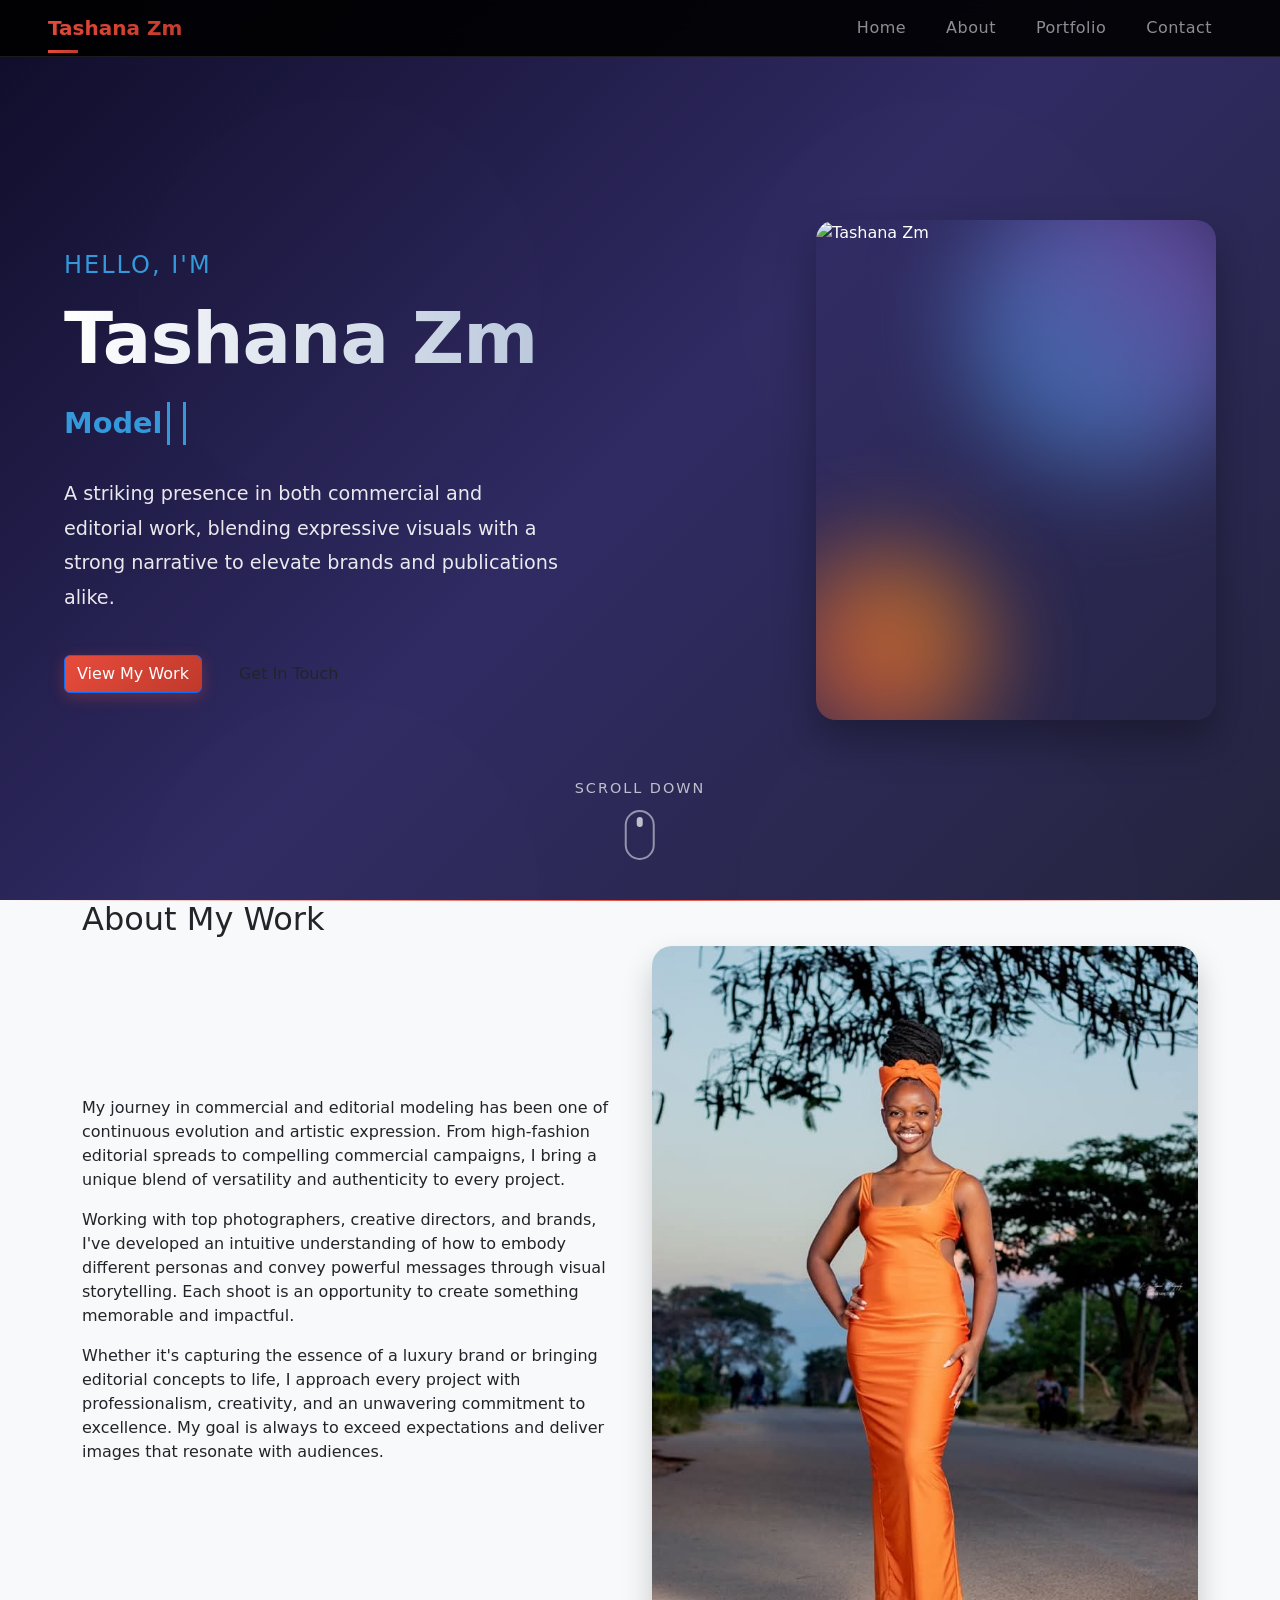
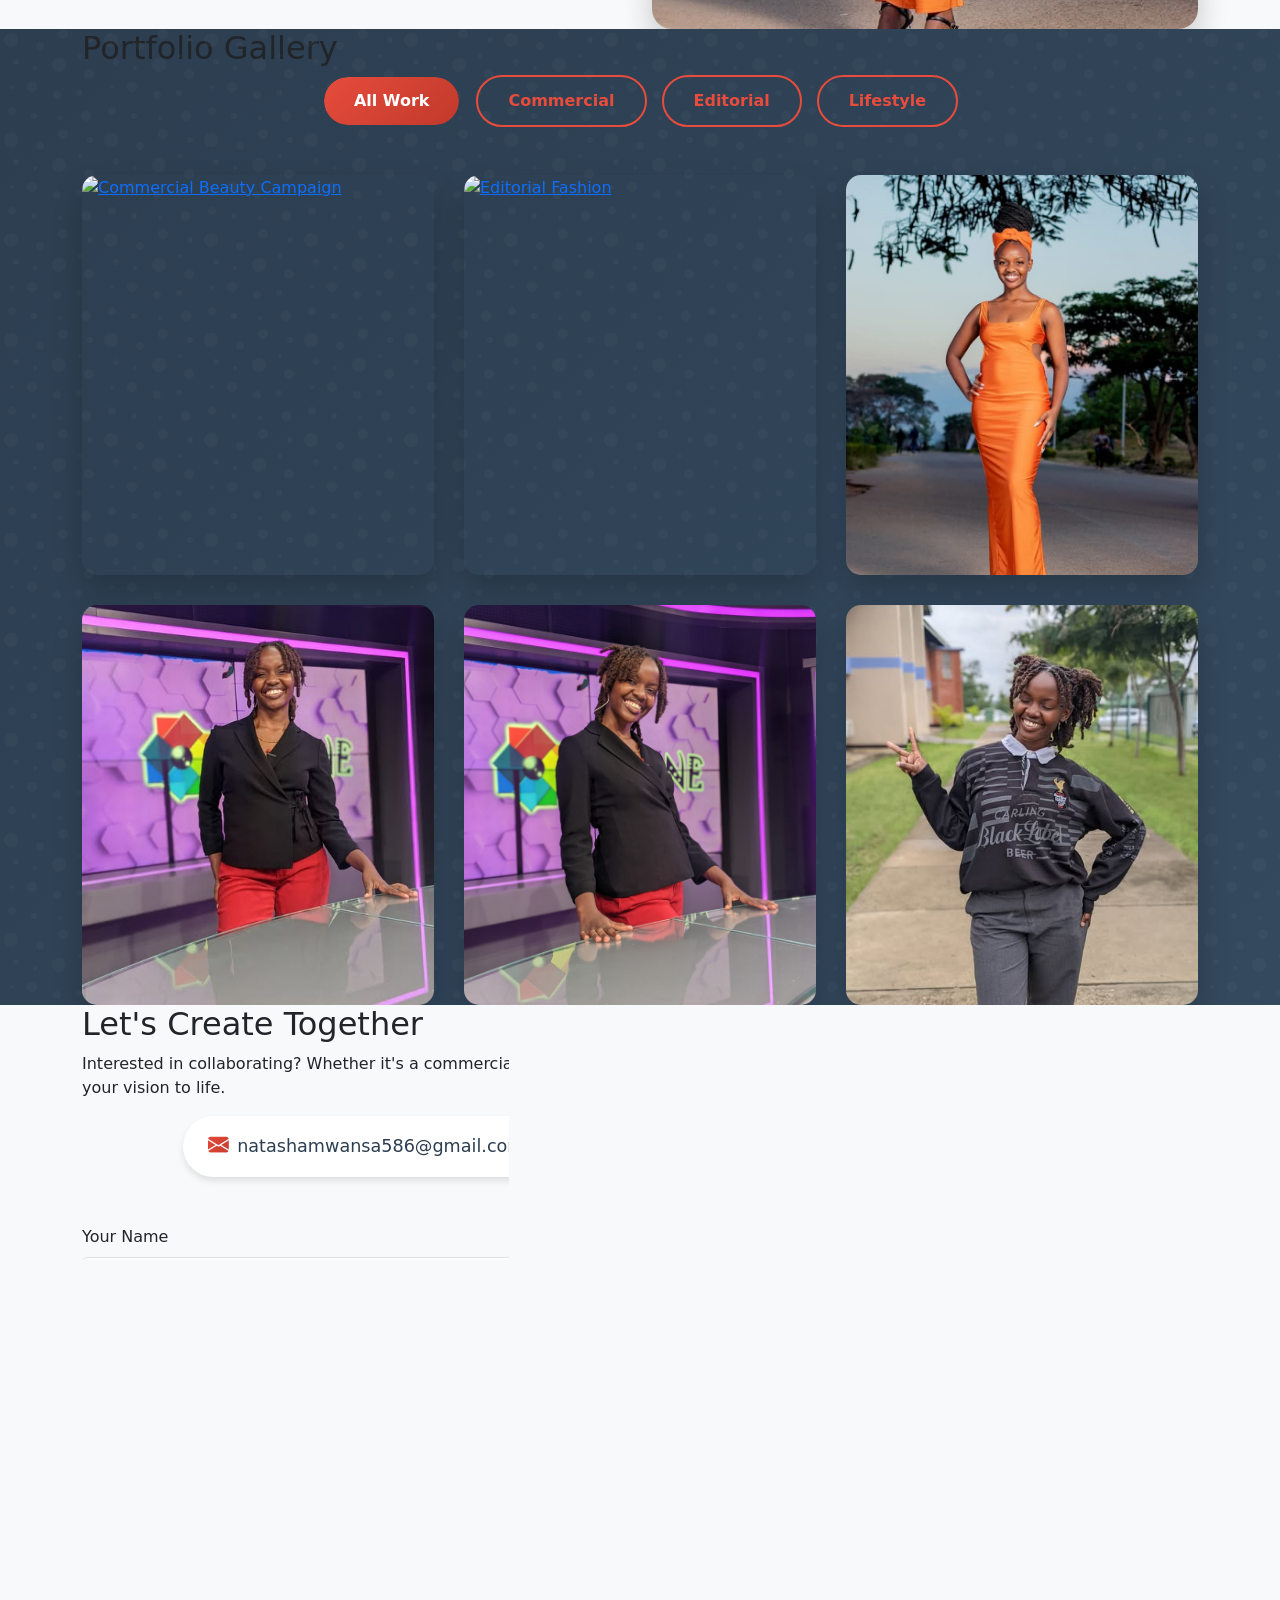
==== commercial-editorial-details.html @ b4e5c3b5 "Major codebase improvements: modularity, consistency, and error handling **New Features:** - Created" ====
<!DOCTYPE html>
<html lang="en">
<head>
  <meta charset="UTF-8" />
  <meta name="viewport" content="width=device-width, initial-scale=1.0" />
  <title>Tashana Zm - Commercial & Editorial</title>
  <link href="https://fonts.googleapis.com/css2?family=Montserrat:wght@300;400;600;700&display=swap" rel="stylesheet">
  <link rel="stylesheet" href="commercial-editorial-details.css">
  <link rel="stylesheet" href="https://cdn.jsdelivr.net/npm/bootstrap-icons/font/bootstrap-icons.css">
  <link href="https://cdn.jsdelivr.net/npm/lightbox2@2.11.4/dist/css/lightbox.min.css" rel="stylesheet">
  <link rel="stylesheet" href="https://unpkg.com/swiper/swiper-bundle.min.css" />
  <link href="https://cdn.jsdelivr.net/npm/bootstrap@5.3.0/dist/css/bootstrap.min.css" rel="stylesheet">
</head>
<body>
  <nav class="navbar navbar-expand-lg navbar-dark fixed-top">
    <div class="container-fluid px-5">
      <a class="navbar-brand" href="Home_page.html">Tashana Zm</a>
      <button class="navbar-toggler" type="button" data-bs-toggle="collapse" data-bs-target="#navbarNav">
        <span class="navbar-toggler-icon"></span>
      </button>
      <div class="collapse navbar-collapse justify-content-end" id="navbarNav">
        <ul class="navbar-nav">
          <li class="nav-item"><a class="nav-link" href="#home">Home</a></li>
          <li class="nav-item"><a class="nav-link" href="#about">About</a></li>
          <li class="nav-item"><a class="nav-link" href="#portfolio">Portfolio</a></li>
          <li class="nav-item"><a class="nav-link" href="#contact">Contact</a></li>
        </ul>
      </div>
    </div>
  </nav>

  

  <section id="home" class="hero">
    <div class="hero-content">
      <div class="hero-text">
        <span class="greeting">Hello, I'm</span>
        <h1 class="name">Tashana Zm</h1>
        <div class="typing-text">
          <span class="typed-text">Model</span>
          <span class="cursor">&nbsp;</span>
        </div>
        <p class="bio">A striking presence in both commercial and editorial work, blending expressive visuals with a strong narrative to elevate brands and publications alike.</p>
        <div class="cta-buttons">
          <a href="#portfolio" class="btn btn-primary">View My Work</a>
          <a href="#contact" class="btn btn-outline">Get In Touch</a>
        </div>
      </div>
      <div class="hero-image">
        <div class="image-container">
          <img src="Pictures/_MG_9746.jpg" alt="Tashana Zm" class="profile-image">
          <div class="shape shape-1"></div>
          <div class="shape shape-2"></div>
        </div>
      </div>
    </div>
    <div class="scroll-indicator">
      <span>Scroll Down</span>
      <div class="mouse">
        <div class="wheel"></div>
      </div>
    </div>
  </section>

  <section id="about">
    <div class="container">
      <h2 class="section-title">About My Work</h2>
      <div class="row align-items-center">
        <div class="col-lg-6">
          <p>
            My journey in commercial and editorial modeling has been one of continuous evolution and artistic expression. From high-fashion editorial spreads to compelling commercial campaigns, I bring a unique blend of versatility and authenticity to every project.
          </p>
          <p>
            Working with top photographers, creative directors, and brands, I've developed an intuitive understanding of how to embody different personas and convey powerful messages through visual storytelling. Each shoot is an opportunity to create something memorable and impactful.
          </p>
          <p>
            Whether it's capturing the essence of a luxury brand or bringing editorial concepts to life, I approach every project with professionalism, creativity, and an unwavering commitment to excellence. My goal is always to exceed expectations and deliver images that resonate with audiences.
          </p>
        </div>
        <div class="col-lg-6">
          <div class="about-image-container">
            <img src="Pictures/IMG-20250119-WA0005.jpg" alt="Tashana Zm Professional Portrait" class="img-fluid rounded shadow">
          </div>
        </div>
      </div>
    </div>
  </section>

  <section id="portfolio" class="portfolio">
    <div class="container">
      <h2 class="section-title">Portfolio Gallery</h2>
      <div class="portfolio-filters text-center mb-5">
        <button class="filter-btn active" data-filter="all">All Work</button>
        <button class="filter-btn" data-filter="commercial">Commercial</button>
        <button class="filter-btn" data-filter="editorial">Editorial</button>
        <button class="filter-btn" data-filter="lifestyle">Lifestyle</button>
      </div>
      <div class="portfolio-grid">
        <!-- Commercial Work -->
        <a href="Pictures/_MG_9718.jpg" data-lightbox="portfolio" data-title="Commercial Campaign - Beauty" class="portfolio-item" data-category="commercial">
          <img src="Pictures/_MG_9718.jpg" alt="Commercial Beauty Campaign">
          <div class="overlay">
            <span>Commercial - Beauty</span>
          </div>
        </a>
        
        <a href="Pictures/_MG_9746.jpg" data-lightbox="portfolio" data-title="Editorial Fashion Shoot" class="portfolio-item" data-category="editorial">
          <img src="Pictures/_MG_9746.jpg" alt="Editorial Fashion">
          <div class="overlay">
            <span>Editorial - Fashion</span>
          </div>
        </a>
        
        <a href="Pictures/IMG-20250119-WA0005.jpg" data-lightbox="portfolio" data-title="Lifestyle Portrait" class="portfolio-item" data-category="lifestyle">
          <img src="Pictures/IMG-20250119-WA0005.jpg" alt="Lifestyle Portrait">
          <div class="overlay">
            <span>Lifestyle - Portrait</span>
          </div>
        </a>
        
        <a href="Pictures/484813137_635462279213832_4716206035435925960_n.jpg" data-lightbox="portfolio" data-title="Commercial Brand Campaign" class="portfolio-item" data-category="commercial">
          <img src="Pictures/484813137_635462279213832_4716206035435925960_n.jpg" alt="Commercial Brand">
          <div class="overlay">
            <span>Commercial - Brand</span>
          </div>
        </a>
        
        <a href="Pictures/484842636_635463239213736_6490150796115866347_n.jpg" data-lightbox="portfolio" data-title="Editorial Portrait Series" class="portfolio-item" data-category="editorial">
          <img src="Pictures/484842636_635463239213736_6490150796115866347_n.jpg" alt="Editorial Portrait">
          <div class="overlay">
            <span>Editorial - Portrait</span>
          </div>
        </a>
        
        <a href="Pictures/481777158_629398736486853_6249032369406906429_n.jpg" data-lightbox="portfolio" data-title="Lifestyle Campaign" class="portfolio-item" data-category="lifestyle">
          <img src="Pictures/481777158_629398736486853_6249032369406906429_n.jpg" alt="Lifestyle Campaign">
          <div class="overlay">
            <span>Lifestyle - Campaign</span>
          </div>
        </a>
      </div>
    </div>
  </section>

  <section id="contact">
    <div class="container">
      <h2 class="section-title">Let's Create Together</h2>
      <p>Interested in collaborating? Whether it's a commercial campaign, editorial shoot, or creative project, I'd love to discuss how we can bring your vision to life.</p>
      <p class="contact-links">
        <a href="mailto:natashamwansa586@gmail.com" class="text-decoration-none"><i class="bi bi-envelope-fill me-2"></i> natashamwansa586@gmail.com</a><br>
        <a href="tel:+260970687657" class="text-decoration-none"><i class="bi bi-telephone-fill me-2"></i> +260 970687657</a><br>
        <a href="https://www.instagram.com/tashana_zm?igsh=ODRlNG0ybWtkZ2h5" target="_blank" class="text-decoration-none"><i class="bi bi-instagram me-2"></i> @tashanazm</a>
      </p>

      <form class="mt-4 text-start">
        <div class="mb-3">
          <label for="name" class="form-label">Your Name</label>
          <input type="text" class="form-control" id="name" placeholder="Enter your name" required>
        </div>
        <div class="mb-3">
          <label for="email" class="form-label">Your Email</label>
          <input type="email" class="form-control" id="email" placeholder="Enter your email" required>
        </div>
        <div class="mb-3">
          <label for="project" class="form-label">Project Type</label>
          <select class="form-control" id="project" required>
            <option value="">Select project type</option>
            <option value="commercial">Commercial Campaign</option>
            <option value="editorial">Editorial Shoot</option>
            <option value="lifestyle">Lifestyle Photography</option>
            <option value="other">Other</option>
          </select>
        </div>
        <div class="mb-3">
          <label for="message" class="form-label">Project Details</label>
          <textarea class="form-control" id="message" rows="4" placeholder="Tell me about your project vision..." required></textarea>
        </div>
        <div class="text-center">
          <button type="submit" class="btn btn-custom">Send Message</button>
        </div>
      </form>
    </div>
  </section>
  
  <script src="https://unpkg.com/swiper/swiper-bundle.min.js"></script>
  <script src="https://unpkg.com/aos@2.3.1/dist/aos.js"></script>
  <script src="https://cdn.jsdelivr.net/npm/lightbox2@2.11.4/dist/js/lightbox.min.js"></script>
  <script src="https://cdn.jsdelivr.net/npm/bootstrap@5.3.0/dist/js/bootstrap.bundle.min.js"></script>
  <script src="js/typing-effect.js"></script>
  <script src="commercial-editorial-details.js"></script>

</body>
</html>
---- commercial-editorial-details.css ----
/* Enhanced Styles for Tashana Zm Portfolio */
:root {
  --primary: #e74c3c;
  --primary-dark: #c0392b;
  --secondary: #2c3e50;
  --accent: #3498db;
  --light: #f8f9fa;
  --dark: #212529;
  --gradient-primary: linear-gradient(135deg, #e74c3c, #c0392b);
  --gradient-secondary: linear-gradient(135deg, #2c3e50, #34495e);
  --gradient-accent: linear-gradient(135deg, #3498db, #2980b9);
  --shadow-sm: 0 4px 6px rgba(0, 0, 0, 0.1);
  --shadow-md: 0 10px 20px rgba(0, 0, 0, 0.15);
  --shadow-lg: 0 15px 30px rgba(0, 0, 0, 0.2);
  --transition: all 0.3s cubic-bezier(0.25, 0.8, 0.25, 1);
}

/* ===== Hero Section ===== */
.hero {
  min-height: 100vh;
  display: flex;
  flex-direction: column;
  justify-content: center;
  padding: 100px 0 60px;
  position: relative;
  overflow: hidden;
  background: linear-gradient(135deg, #0f0c29, #302b63, #24243e);
  color: #fff;
}

.hero::before {
  content: '';
  position: absolute;
  top: 0;
  left: 0;
  width: 100%;
  height: 100%;
  background: url('[data-uri]');
  opacity: 0.1;
  z-index: 0;
}

.hero-content {
  display: flex;
  align-items: center;
  justify-content: space-between;
  position: relative;
  z-index: 1;
  padding: 0 5%;
  max-width: 1400px;
  margin: 0 auto;
  width: 100%;
}

.hero-text {
  max-width: 600px;
  animation: fadeInUp 1s ease-out;
}

.hero-image {
  position: relative;
  flex-shrink: 0;
  animation: fadeInRight 1s ease-out;
}

.greeting {
  display: block;
  color: var(--accent);
  font-size: 1.5rem;
  font-weight: 500;
  margin-bottom: 1rem;
  letter-spacing: 2px;
  text-transform: uppercase;
}

.hero h1.name {
  font-size: 4.5rem;
  font-weight: 800;
  margin: 0 0 1.5rem;
  line-height: 1.1;
  background: linear-gradient(90deg, #fff, #b8c6db);
  -webkit-background-clip: text;
  background-clip: text;
  color: transparent;
  letter-spacing: -1px;
}

.typing-text {
  font-size: 1.8rem;
  font-weight: 600;
  margin-bottom: 2rem;
  color: var(--accent);
  min-height: 2.5rem;
}

.typed-text {
  border-right: 3px solid var(--accent);
  padding-right: 5px;
  display: inline-block;
}

.cursor {
  display: inline-block;
  width: 3px;
  background-color: var(--accent);
  margin-left: 2px;
  animation: blink 1s infinite;
}

.hero .bio {
  font-size: 1.2rem;
  line-height: 1.8;
  margin-bottom: 2.5rem;
  max-width: 500px;
  opacity: 0.9;
}

.cta-buttons {
  display: flex;
  gap: 1.5rem;
  margin-top: 2.5rem;
}

.btn {
  display: inline-block;
  padding: 15px 35px;
  border-radius: 50px;
  font-weight: 600;
  text-decoration: none;
  transition: all 0.3s ease;
  text-align: center;
  font-size: 1rem;
  cursor: pointer;
  border: 2px solid transparent;
}

.btn-primary {
  background: var(--gradient-primary);
  color: white;
  box-shadow: 0 4px 15px rgba(231, 76, 60, 0.3);
}

.btn-primary:hover {
  transform: translateY(-3px);
  box-shadow: 0 7px 20px rgba(231, 76, 60, 0.4);
}

.btn-outline {
  background: transparent;
  border: 2px solid var(--accent);
  color: white;
}

.btn-outline:hover {
  background: rgba(52, 152, 219, 0.1);
  transform: translateY(-3px);
}

.image-container {
  position: relative;
  width: 400px;
  height: 500px;
  border-radius: 20px;
  overflow: hidden;
  box-shadow: 0 20px 40px rgba(0, 0, 0, 0.3);
}

.profile-image {
  width: 100%;
  height: 100%;
  object-fit: cover;
  transition: transform 0.5s ease;
}

.shape {
  position: absolute;
  border-radius: 50%;
  background: linear-gradient(45deg, var(--accent), #8e44ad);
  z-index: -1;
  filter: blur(50px);
  opacity: 0.7;
}

.shape-1 {
  width: 300px;
  height: 300px;
  top: -50px;
  right: -50px;
  animation: float 6s ease-in-out infinite;
}

.shape-2 {
  width: 200px;
  height: 200px;
  bottom: -30px;
  left: -30px;
  background: linear-gradient(45deg, #e74c3c, #f39c12);
  animation: float 8s ease-in-out infinite reverse;
}

.scroll-indicator {
  position: absolute;
  bottom: 40px;
  left: 50%;
  transform: translateX(-50%);
  display: flex;
  flex-direction: column;
  align-items: center;
  color: rgba(255, 255, 255, 0.7);
  font-size: 0.9rem;
  text-transform: uppercase;
  letter-spacing: 2px;
  animation: bounce 2s infinite;
}

.mouse {
  width: 30px;
  height: 50px;
  border: 2px solid rgba(255, 255, 255, 0.5);
  border-radius: 20px;
  display: flex;
  justify-content: center;
  padding: 5px 0;
  margin-top: 10px;
}

.wheel {
  width: 6px;
  height: 10px;
  background-color: rgba(255, 255, 255, 0.7);
  border-radius: 3px;
  animation: scroll 2s infinite;
}

@keyframes float {
  0% { transform: translateY(0px); }
  50% { transform: translateY(-20px); }
  100% { transform: translateY(0px); }
}

@keyframes bounce {
  0%, 20%, 50%, 80%, 100% { transform: translateY(0) translateX(-50%); }
  40% { transform: translateY(-20px) translateX(-50%); }
  60% { transform: translateY(-10px) translateX(-50%); }
}

@keyframes scroll {
  0% { transform: translateY(0); opacity: 1; }
  100% { transform: translateY(10px); opacity: 0; }
}

@keyframes fadeInUp {
  from {
    opacity: 0;
    transform: translateY(30px);
  }
  to {
    opacity: 1;
    transform: translateY(0);
  }
}

@keyframes fadeInRight {
  from {
    opacity: 0;
    transform: translateX(50px);
  }
  to {
    opacity: 1;
    transform: translateX(0);
  }
}

@keyframes blink {
  0%, 100% { opacity: 1; }
  50% { opacity: 0; }
}

/* Responsive Design */
@media (max-width: 1200px) {
  .hero h1.name {
    font-size: 4rem;
  }
  
  .image-container {
    width: 350px;
    height: 450px;
  }
}

@media (max-width: 992px) {
  .hero-content {
    flex-direction: column;
    text-align: center;
    padding-top: 100px;
  }
  
  .hero-text {
    margin-bottom: 50px;
    max-width: 100%;
  }
  
  .hero .bio {
    margin-left: auto;
    margin-right: auto;
  }
  
  .cta-buttons {
    justify-content: center;
  }
  
  .image-container {
    margin: 0 auto;
  }
}

@media (max-width: 768px) {
  .hero h1.name {
    font-size: 3.5rem;
  }
  
  .typing-text {
    font-size: 1.5rem;
  }
  
  .cta-buttons {
    flex-direction: column;
    gap: 1rem;
  }
  
  .btn {
    width: 100%;
    max-width: 250px;
    margin: 0 auto;
  }
}

@media (max-width: 576px) {
  .hero h1.name {
    font-size: 2.8rem;
  }
  
  .greeting {
    font-size: 1.2rem;
  }
  
  .hero .bio {
    font-size: 1.1rem;
  }
  
  .image-container {
    width: 280px;
    height: 380px;
  }
  
  .shape-1 {
    width: 200px;
    height: 200px;
  }
  
  .shape-2 {
    width: 150px;
    height: 150px;
  }
}

/* Enhanced Navigation */
.navbar {
  background: rgba(0, 0, 0, 0.9) !important;
  backdrop-filter: blur(12px);
  padding: 1.2rem 0;
  transition: var(--transition);
  border-bottom: 1px solid rgba(255, 255, 255, 0.1);
}

.navbar.scrolled {
  padding: 0.8rem 0;
  background: rgba(0, 0, 0, 0.95) !important;
  box-shadow: var(--shadow-md);
}

.navbar-brand {
  font-size: 1.8rem;
  font-weight: 700;
  background: var(--gradient-primary);
  -webkit-background-clip: text;
  background-clip: text;
  color: transparent !important;
  position: relative;
}

.navbar-brand::after {
  content: '';
  position: absolute;
  bottom: -5px;
  left: 0;
  width: 30px;
  height: 3px;
  background: var(--gradient-primary);
  transition: var(--transition);
}

.navbar-brand:hover::after {
  width: 100%;
}

.navbar-nav .nav-link {
  font-weight: 500;
  margin: 0 12px;
  position: relative;
  transition: var(--transition);
  letter-spacing: 0.5px;
}

.navbar-nav .nav-link::before {
  content: '';
  position: absolute;
  bottom: -5px;
  left: 0;
  width: 0;
  height: 2px;
  background: var(--gradient-primary);
  transition: var(--transition);
}

.navbar-nav .nav-link:hover::before {
  width: 100%;
}




/* New Animations */
@keyframes scaleIn {
  from { transform: scaleX(0); }
  to { transform: scaleX(1); }
}

@keyframes float {
  0% { transform: translateY(0px); }
  50% { transform: translateY(-10px); }
  100% { transform: translateY(0px); }
}

/* Enhanced About Section */
#about {
  background: var(--light);
  position: relative;
  overflow: hidden;
}

#about::before {
  content: '';
  position: absolute;
  top: 0;
  left: 0;
  right: 0;
  height: 1px;
  background: linear-gradient(90deg, transparent, var(--primary), transparent);
}

.about-content {
  position: relative;
  z-index: 2;
}

.about-image-container {
  position: relative;
  overflow: hidden;
  border-radius: 20px;
  box-shadow: var(--shadow-lg);
  transform: perspective(1000px) rotateY(-5deg);
  transition: var(--transition);
}

.about-image-container:hover {
  transform: perspective(1000px) rotateY(0deg);
}

.about-image-container::before {
  content: '';
  position: absolute;
  top: 0;
  left: 0;
  right: 0;
  bottom: 0;
  background: var(--gradient-primary);
  opacity: 0;
  mix-blend-mode: overlay;
  transition: var(--transition);
  z-index: 1;
}

.about-image-container:hover::before {
  opacity: 0.3;
}

.about-image-container img {
  width: 100%;
  height: auto;
  transition: var(--transition);
}

.about-image-container:hover img {
  transform: scale(1.05);
}

/* Enhanced Portfolio Section */
.portfolio {
  background: var(--gradient-secondary);
  position: relative;
}

.portfolio::before {
  content: '';
  position: absolute;
  top: 0;
  left: 0;
  right: 0;
  bottom: 0;
  background: url("data:image/svg+xml,%3Csvg width='100' height='100' viewBox='0 0 100 100' xmlns='http://www.w3.org/2000/svg'%3E%3Cpath d='M11 18c3.866 0 7-3.134 7-7s-3.134-7-7-7-7 3.134-7 7 3.134 7 7 7zm48 25c3.866 0 7-3.134 7-7s-3.134-7-7-7-7 3.134-7 7 3.134 7 7 7zm-43-7c1.657 0 3-1.343 3-3s-1.343-3-3-3-3 1.343-3 3 1.343 3 3 3zm63 31c1.657 0 3-1.343 3-3s-1.343-3-3-3-3 1.343-3 3 1.343 3 3 3zM34 90c1.657 0 3-1.343 3-3s-1.343-3-3-3-3 1.343-3 3 1.343 3 3 3zm56-76c1.657 0 3-1.343 3-3s-1.343-3-3-3-3 1.343-3 3 1.343 3 3 3zM12 86c2.21 0 4-1.79 4-4s-1.79-4-4-4-4 1.79-4 4 1.79 4 4 4zm28-65c2.21 0 4-1.79 4-4s-1.79-4-4-4-4 1.79-4 4 1.79 4 4 4zm23-11c2.76 0 5-2.24 5-5s-2.24-5-5-5-5 2.24-5 5 2.24 5 5 5zm-6 60c2.21 0 4-1.79 4-4s-1.79-4-4-4-4 1.79-4 4 1.79 4 4 4zm29 22c2.76 0 5-2.24 5-5s-2.24-5-5-5-5 2.24-5 5 2.24 5 5 5zM32 63c2.76 0 5-2.24 5-5s-2.24-5-5-5-5 2.24-5 5 2.24 5 5 5zm57-13c2.76 0 5-2.24 5-5s-2.24-5-5-5-5 2.24-5 5 2.24 5 5 5zm-9-21c1.105 0 2-.895 2-2s-.895-2-2-2-2 .895-2 2 .895 2 2 2zM60 91c1.105 0 2-.895 2-2s-.895-2-2-2-2 .895-2 2 .895 2 2 2zM35 41c1.105 0 2-.895 2-2s-.895-2-2-2-2 .895-2 2 .895 2 2 2zM12 60c1.105 0 2-.895 2-2s-.895-2-2-2-2 .895-2 2 .895 2 2 2z' fill='%23ffffff' fill-opacity='0.05' fill-rule='evenodd'/%3E%3C/svg%3E");
  opacity: 0.5;
}

.portfolio-filters {
  margin-bottom: 3rem;
  display: flex;
  justify-content: center;
  flex-wrap: wrap;
  gap: 15px;
}

.filter-btn {
  background: transparent;
  border: 2px solid var(--primary);
  color: var(--primary);
  padding: 12px 30px;
  border-radius: 50px;
  cursor: pointer;
  transition: var(--transition);
  font-weight: 600;
  position: relative;
  overflow: hidden;
  z-index: 1;
}

.filter-btn::before {
  content: '';
  position: absolute;
  top: 0;
  left: 0;
  width: 0%;
  height: 100%;
  background: var(--gradient-primary);
  transition: var(--transition);
  z-index: -1;
  border-radius: 50px;
}

.filter-btn.active,
.filter-btn:hover {
  color: white;
  border-color: transparent;
}

.filter-btn.active::before,
.filter-btn:hover::before {
  width: 100%;
}

.portfolio-grid {
  display: grid;
  grid-template-columns: repeat(auto-fill, minmax(350px, 1fr));
  gap: 30px;
  max-width: 1200px;
  margin: 0 auto;
}

.portfolio-item {
  position: relative;
  overflow: hidden;
  border-radius: 15px;
  box-shadow: var(--shadow-lg);
  transition: var(--transition);
  cursor: pointer;
  transform: translateY(50px);
  opacity: 0;
}

.portfolio-item.visible {
  transform: translateY(0);
  opacity: 1;
}

.portfolio-item:hover {
  transform: translateY(-10px) scale(1.02);
  box-shadow: var(--shadow-lg);
}

.portfolio-item img {
  width: 100%;
  height: 400px;
  object-fit: cover;
  transition: transform 0.7s ease;
}

.portfolio-item:hover img {
  transform: scale(1.15);
}

.portfolio-item .overlay {
  position: absolute;
  top: 0;
  left: 0;
  right: 0;
  bottom: 0;
  background: linear-gradient(45deg, rgba(231, 76, 60, 0.9), rgba(52, 152, 219, 0.9));
  display: flex;
  flex-direction: column;
  align-items: center;
  justify-content: center;
  opacity: 0;
  transition: var(--transition);
  padding: 20px;
  text-align: center;
}

.portfolio-item:hover .overlay {
  opacity: 1;
}

.portfolio-item .overlay span {
  color: white;
  font-size: 1.5rem;
  font-weight: 600;
  text-transform: uppercase;
  letter-spacing: 2px;
  margin-bottom: 10px;
  transform: translateY(20px);
  transition: transform 0.5s ease 0.1s;
}

.portfolio-item .overlay p {
  color: white;
  font-size: 1rem;
  opacity: 0;
  transform: translateY(20px);
  transition: all 0.5s ease 0.2s;
}

.portfolio-item:hover .overlay span,
.portfolio-item:hover .overlay p {
  transform: translateY(0);
  opacity: 1;
}

/* Enhanced Contact Section */
#contact {
  background: var(--light);
  position: relative;
}

.contact-links {
  display: flex;
  justify-content: center;
  gap: 30px;
  margin-bottom: 3rem;
  flex-wrap: wrap;
}

.contact-links a {
  display: flex;
  align-items: center;
  color: var(--secondary);
  font-size: 1.1rem;
  font-weight: 500;
  transition: var(--transition);
  padding: 15px 25px;
  border-radius: 50px;
  background: white;
  box-shadow: var(--shadow-sm);
}

.contact-links a:hover {
  color: var(--primary);
  transform: translateY(-5px);
  box-shadow: var(--shadow-md);
}

.contact-links a i {
  font-size: 1.3rem;
  margin-right: 10px;
  background: var(--gradient-primary);
  -webkit-background-clip: text;
  background-clip: text;
  color: transparent;
}

.form-control {
  border: 2px solid #eee;
  border-radius: 10px;
  padding: 15px 20px;
  font-size: 1rem;
  transition: var(--transition);
  background: white;
  box-shadow: var(--shadow-sm);
}

.form-control:focus {
  border-color: var(--primary);
  box-shadow: 0 0 0 0.2rem rgba(231, 76, 60, 0.15);
  background: white;
}

.btn-custom {
  background: var(--gradient-primary);
  color: white;
  border: none;
  padding: 15px 40px;
  border-radius: 50px;
  font-weight: 600;
  font-size: 1.1rem;
  transition: var(--transition);
  text-transform: uppercase;
  letter-spacing: 1px;
  position: relative;
  overflow: hidden;
  z-index: 1;
}

.btn-custom::before {
  content: '';
  position: absolute;
  top: 0;
  left: 0;
  width: 0%;
  height: 100%;
  background: var(--gradient-secondary);
  transition: var(--transition);
  z-index: -1;
}

.btn-custom:hover {
  transform: translateY(-3px);
  box-shadow: var(--shadow-md);
}

.btn-custom:hover::before {
  width: 100%;
}

/* Responsive Enhancements */
@media (max-width: 992px) {
  .hero h1 {
    font-size: 3.5rem;
  }
  
  .hero h2 {
    font-size: 4rem;
  }
  
  .about-image-container {
    transform: perspective(1000px) rotateY(0deg);
    margin-top: 3rem;
  }
}

@media (max-width: 768px) {
  .hero {
    text-align: center;
    justify-content: center;
  }
  
  .hero-text {
    padding: 0 10%;
  }
  
  .hero h1 {
    font-size: 2.8rem;
  }
  
  .hero h2 {
    font-size: 3.2rem;
  }
  
  .hero p {
    font-size: 1.2rem;
  }
  
  .section-title {
    font-size: 2.5rem;
  }
  
  .portfolio-grid {
    grid-template-columns: 1fr;
    gap: 20px;
  }
  
  .contact-links {
    flex-direction: column;
    align-items: center;
  }
  
  .contact-links a {
    width: 100%;
    max-width: 300px;
    justify-content: center;
  }
}

@media (max-width: 576px) {
  .hero h1 {
    font-size: 2.2rem;
  }
  
  .hero h2 {
    font-size: 2.6rem;
  }
  
  .section-title {
    font-size: 2rem;
  }
  
  .filter-btn {
    padding: 10px 20px;
    font-size: 0.9rem;
  }
}

/* Custom cursor for interactive elements */
.interactive-cursor {
  cursor: url("data:image/svg+xml,%3Csvg xmlns='http://www.w3.org/2000/svg' width='24' height='24' viewBox='0 0 24 24' fill='none' stroke='%23e74c3c' stroke-width='2' stroke-linecap='round' stroke-linejoin='round'%3E%3Ccircle cx='12' cy='12' r='10'%3E%3C/circle%3E%3C/svg%3E") 12 12, auto;
}

/* Loading animation for images */
.image-loading {
  position: relative;
  overflow: hidden;
  background: #f0f0f0;
}

.image-loading::after {
  content: '';
  position: absolute;
  top: 0;
  left: -100%;
  width: 100%;
  height: 100%;
  background: linear-gradient(90deg, transparent, rgba(255, 255, 255, 0.6), transparent);
  animation: loading 1.5s infinite;
}

@keyframes loading {
  0% { left: -100%; }
  100% { left: 100%; }
}
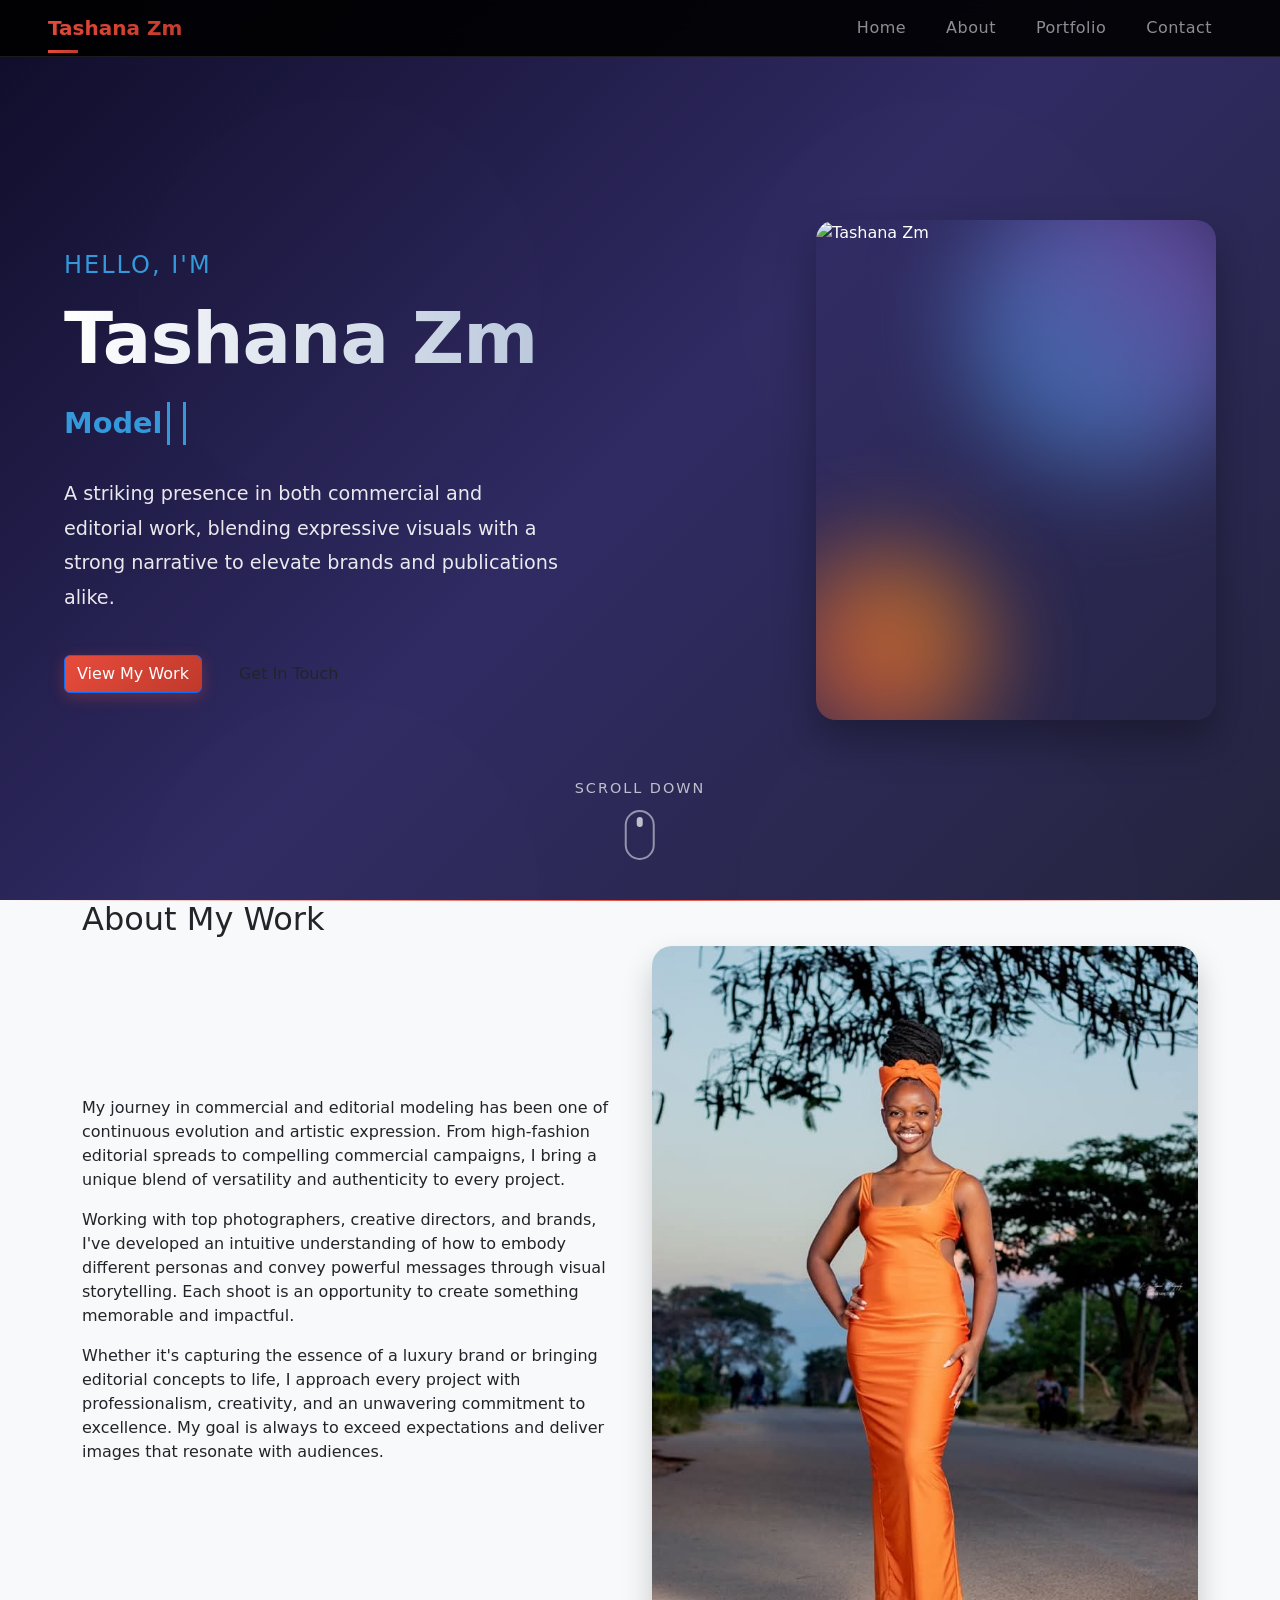
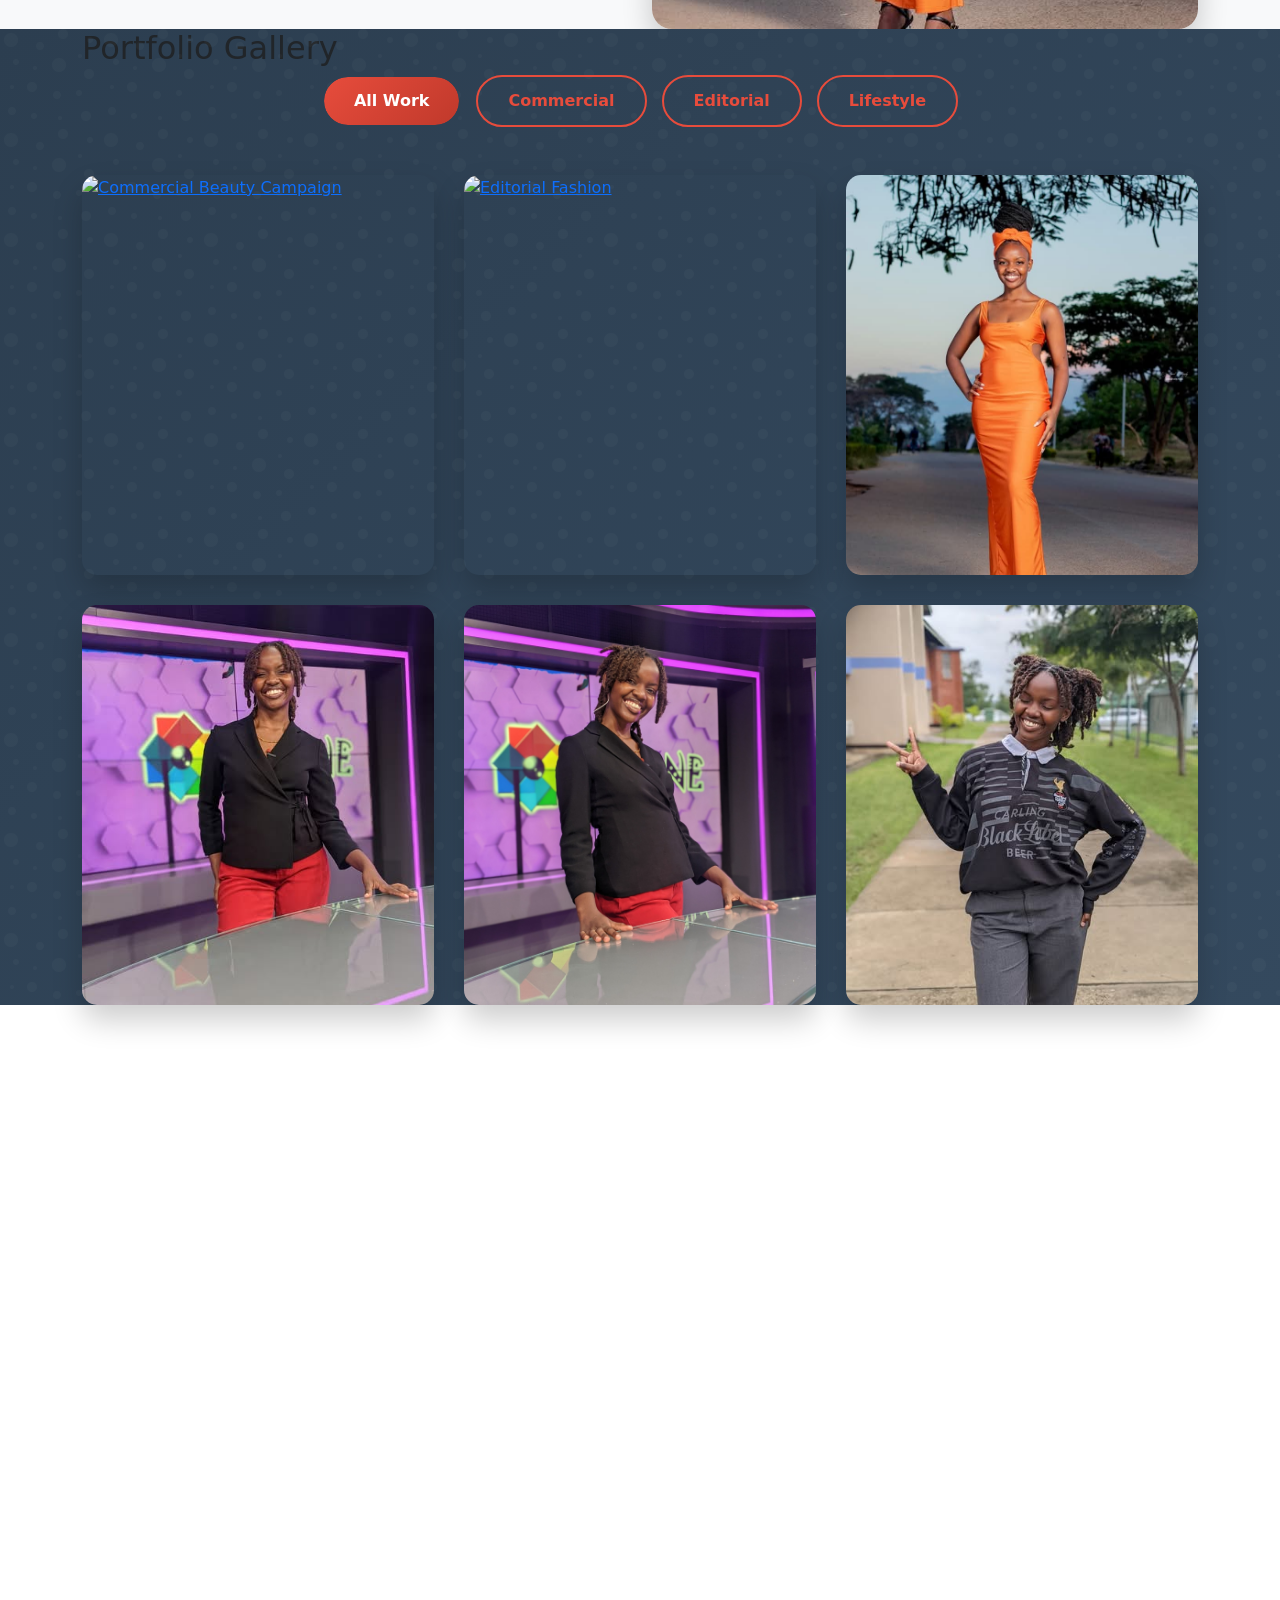
==== commit 963ed077: "Comprehensive accessibility improvements across all pages **Skip-to-Content Links:** - Added skip-to" ====
--- a/commercial-editorial-details.html
+++ b/commercial-editorial-details.html
@@ -10,12 +10,30 @@
   <link href="https://cdn.jsdelivr.net/npm/lightbox2@2.11.4/dist/css/lightbox.min.css" rel="stylesheet">
   <link rel="stylesheet" href="https://unpkg.com/swiper/swiper-bundle.min.css" />
   <link href="https://cdn.jsdelivr.net/npm/bootstrap@5.3.0/dist/css/bootstrap.min.css" rel="stylesheet">
+  <style>
+    .skip-to-content {
+      position: absolute;
+      top: -40px;
+      left: 0;
+      background: #000;
+      color: #fff;
+      padding: 8px 16px;
+      text-decoration: none;
+      z-index: 10001;
+      border-radius: 0 0 4px 0;
+      font-weight: 600;
+    }
+    .skip-to-content:focus {
+      top: 0;
+    }
+  </style>
 </head>
 <body>
-  <nav class="navbar navbar-expand-lg navbar-dark fixed-top">
+  <a href="#main-content" class="skip-to-content">Skip to main content</a>
+  <nav class="navbar navbar-expand-lg navbar-dark fixed-top" role="navigation" aria-label="Main navigation">
     <div class="container-fluid px-5">
       <a class="navbar-brand" href="Home_page.html">Tashana Zm</a>
-      <button class="navbar-toggler" type="button" data-bs-toggle="collapse" data-bs-target="#navbarNav">
+      <button class="navbar-toggler" type="button" data-bs-toggle="collapse" data-bs-target="#navbarNav" aria-controls="navbarNav" aria-expanded="false" aria-label="Toggle navigation menu">
         <span class="navbar-toggler-icon"></span>
       </button>
       <div class="collapse navbar-collapse justify-content-end" id="navbarNav">
@@ -32,6 +50,7 @@
   
 
   <section id="home" class="hero">
+    <div id="main-content"></div>
     <div class="hero-content">
       <div class="hero-text">
         <span class="greeting">Hello, I'm</span>
@@ -186,6 +205,7 @@
   <script src="https://unpkg.com/aos@2.3.1/dist/aos.js"></script>
   <script src="https://cdn.jsdelivr.net/npm/lightbox2@2.11.4/dist/js/lightbox.min.js"></script>
   <script src="https://cdn.jsdelivr.net/npm/bootstrap@5.3.0/dist/js/bootstrap.bundle.min.js"></script>
+  <script src="js/focus-trap.js"></script>
   <script src="js/typing-effect.js"></script>
   <script src="commercial-editorial-details.js"></script>
 
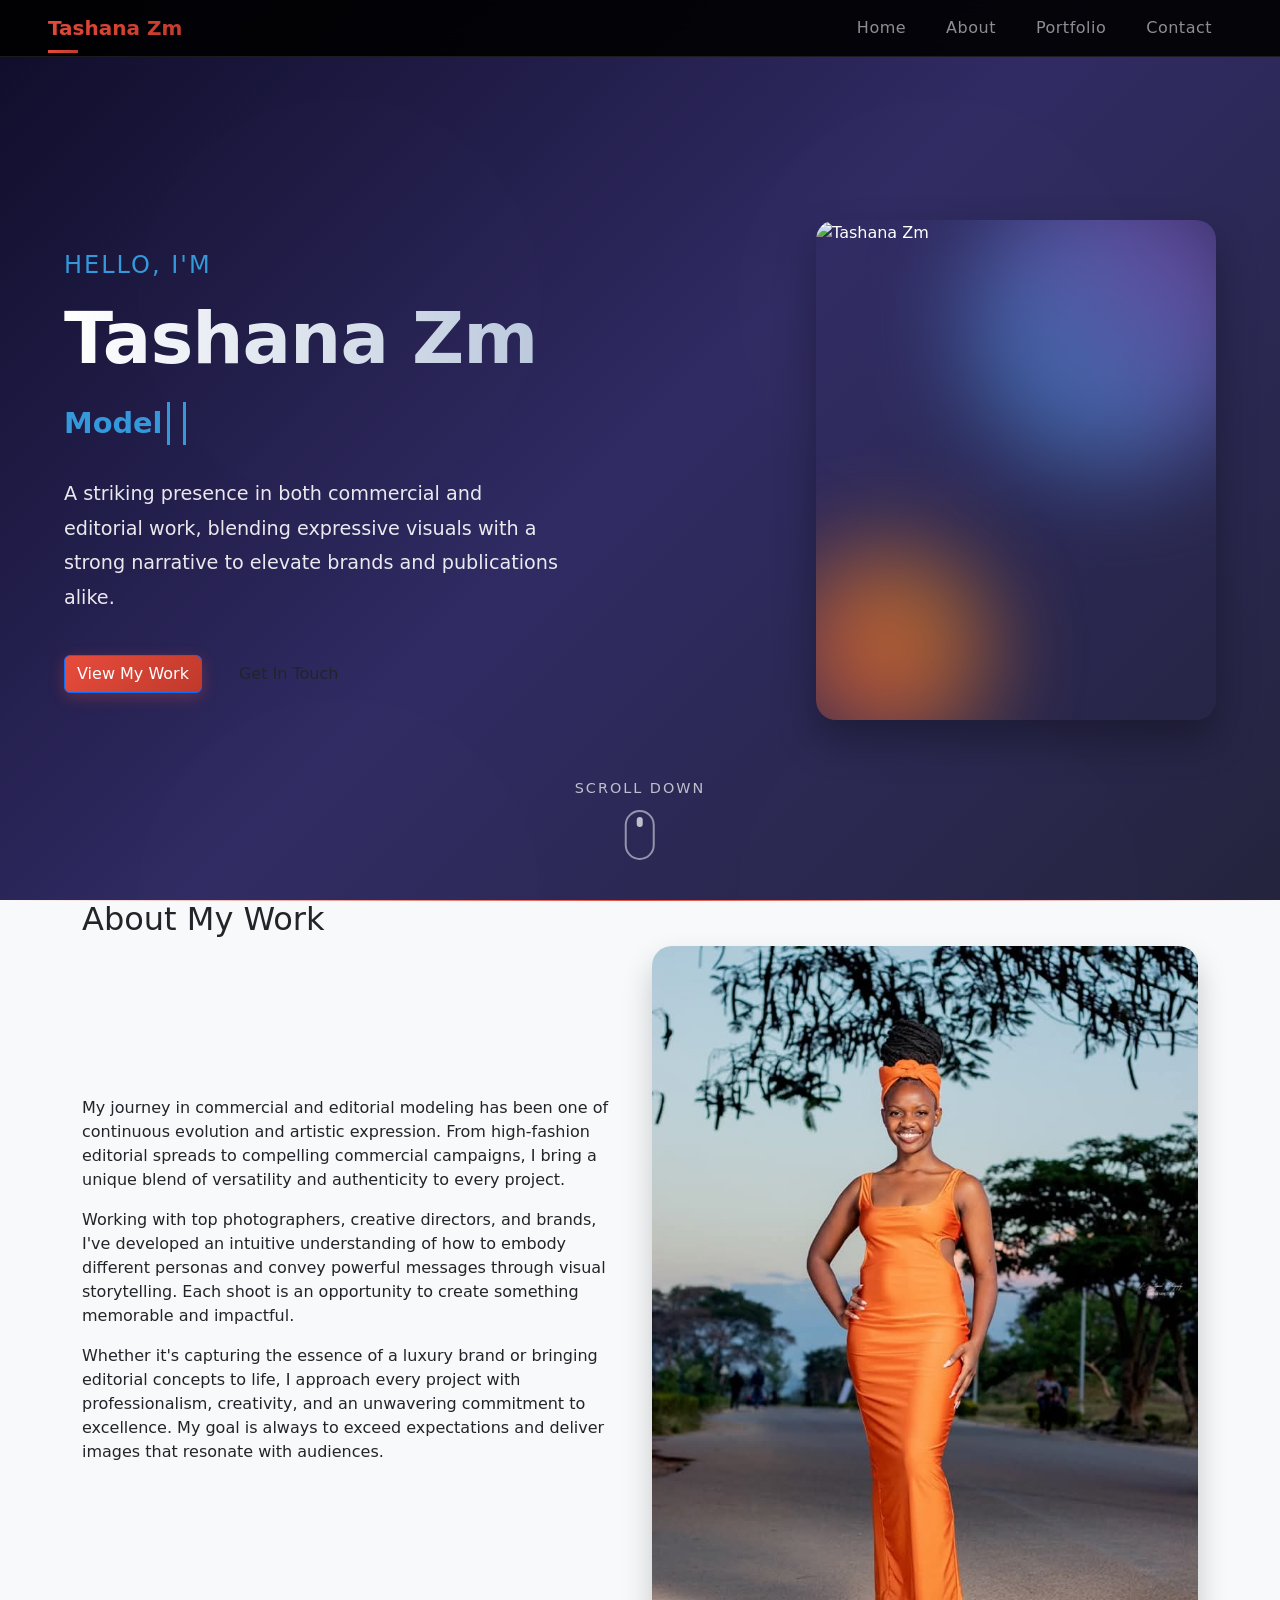
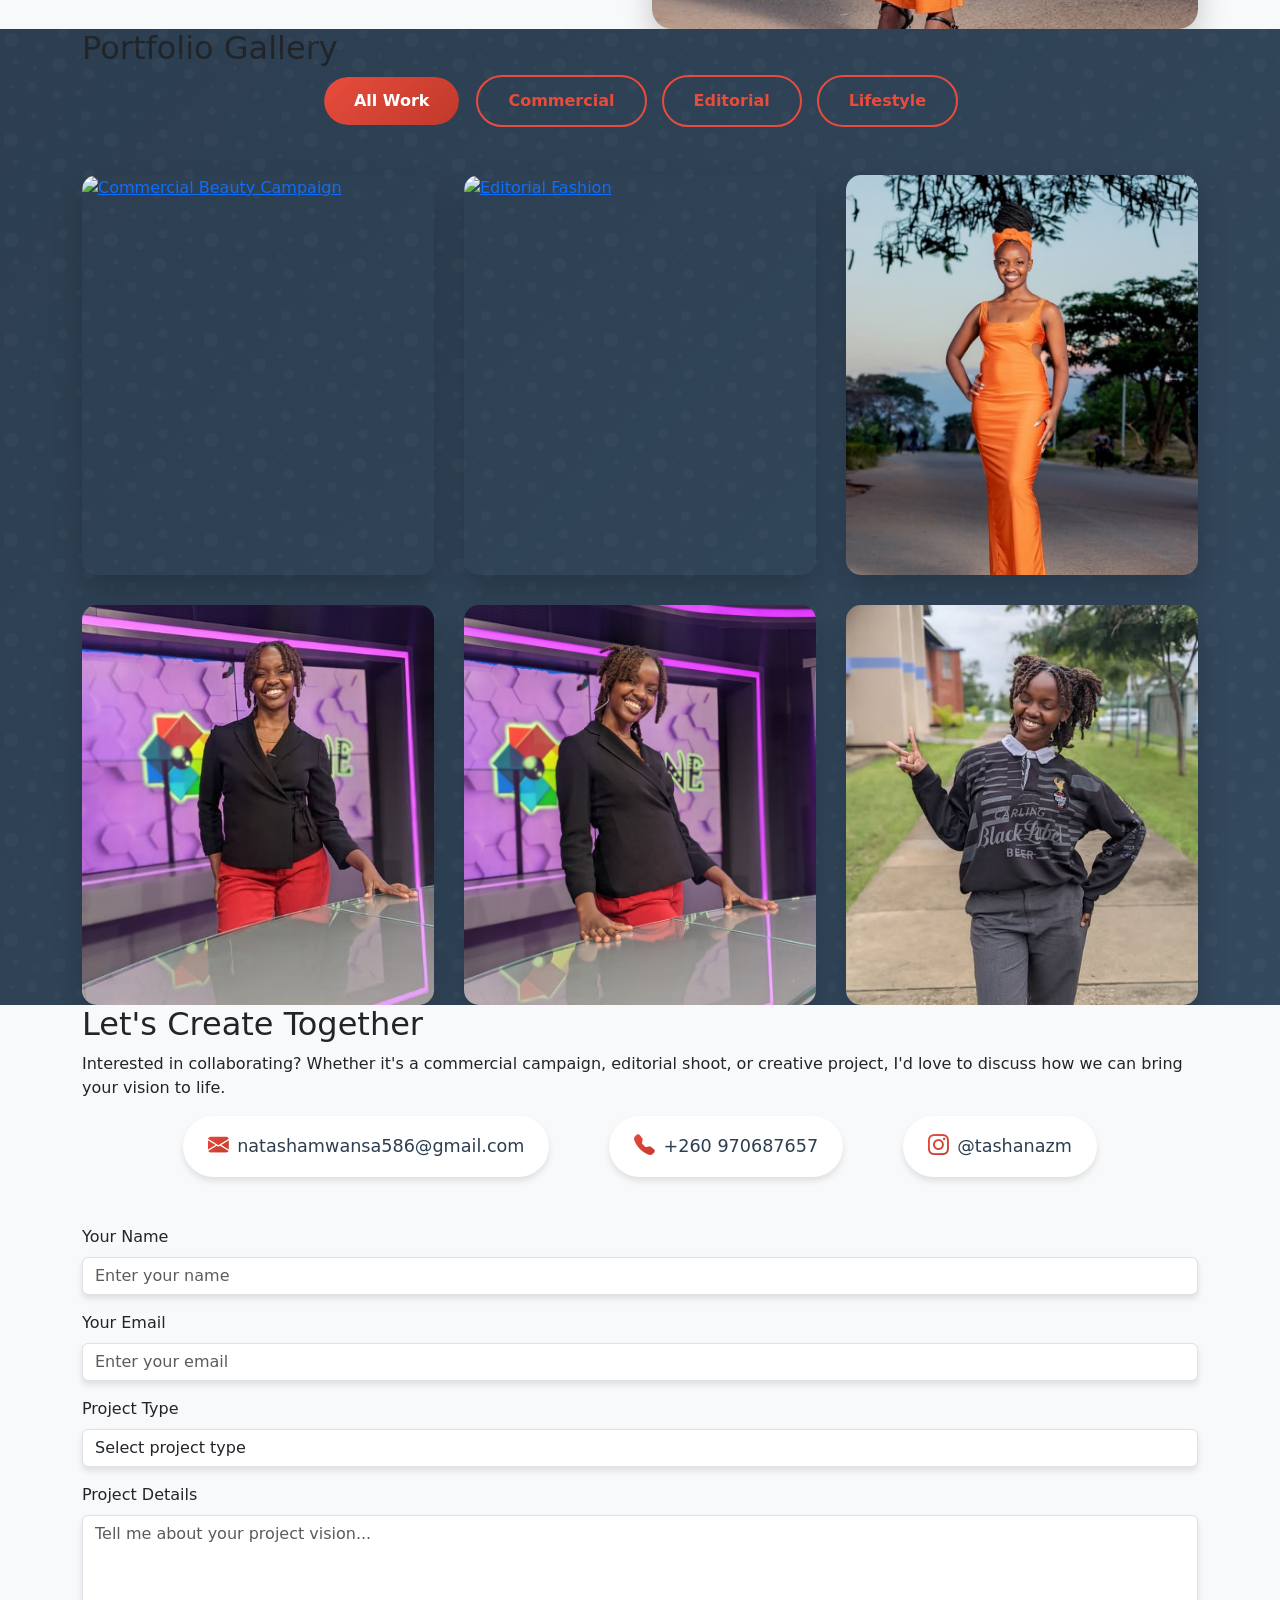
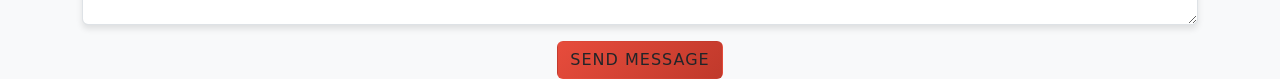
==== commit 8cd0d2ec: "Rename Home_page.html to index.html for proper web server default Web servers look for index.html as" ====
--- a/commercial-editorial-details.html
+++ b/commercial-editorial-details.html
@@ -32,7 +32,7 @@
   <a href="#main-content" class="skip-to-content">Skip to main content</a>
   <nav class="navbar navbar-expand-lg navbar-dark fixed-top" role="navigation" aria-label="Main navigation">
     <div class="container-fluid px-5">
-      <a class="navbar-brand" href="Home_page.html">Tashana Zm</a>
+      <a class="navbar-brand" href="index.html">Tashana Zm</a>
       <button class="navbar-toggler" type="button" data-bs-toggle="collapse" data-bs-target="#navbarNav" aria-controls="navbarNav" aria-expanded="false" aria-label="Toggle navigation menu">
         <span class="navbar-toggler-icon"></span>
       </button>
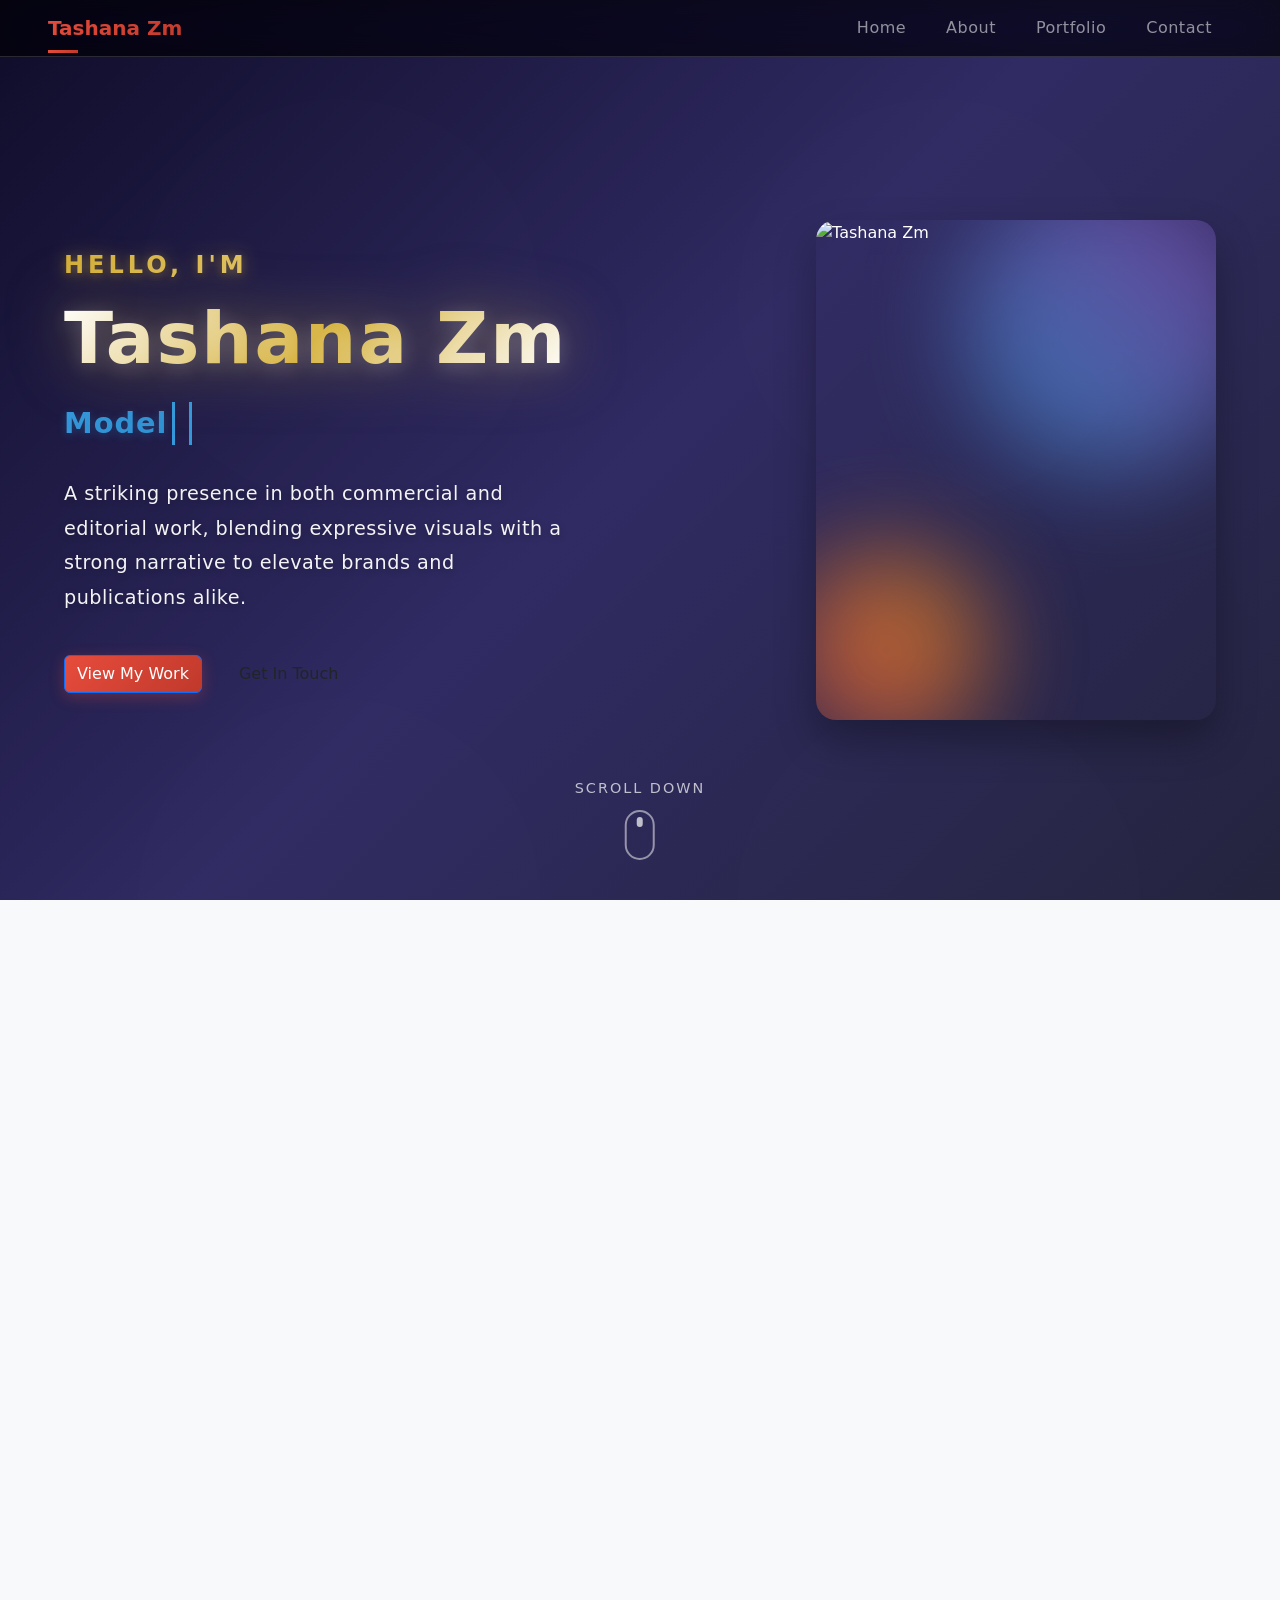
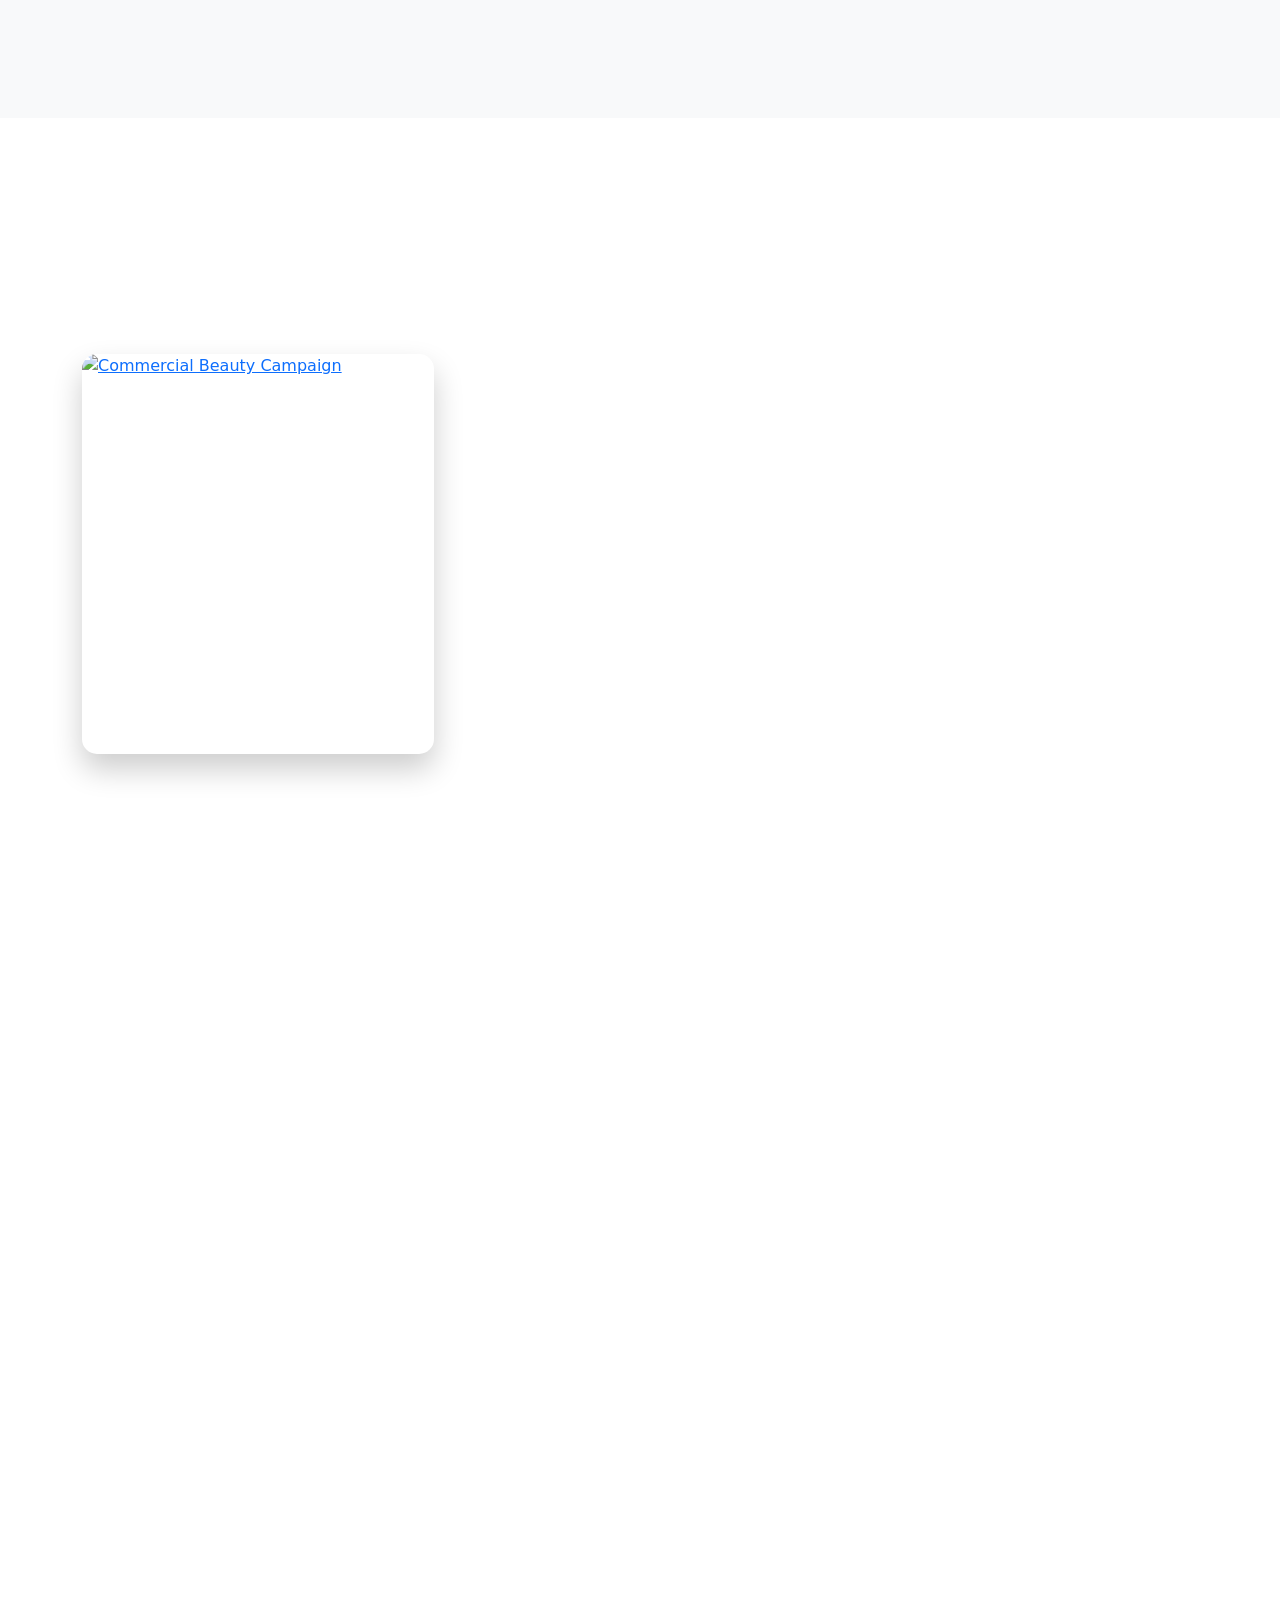
==== commit b2e531d1: "Prepare site for GitHub Pages deployment - Added Academic Leadership section (ZIM CBU Chapter Presid" ====
--- a/commercial-editorial-details.html
+++ b/commercial-editorial-details.html
@@ -3,7 +3,11 @@
 <head>
   <meta charset="UTF-8" />
   <meta name="viewport" content="width=device-width, initial-scale=1.0" />
-  <title>Tashana Zm - Commercial & Editorial</title>
+  <meta name="description" content="Commercial & Editorial Model Tashana Zm - A striking presence in both commercial and editorial work, blending expressive visuals with strong narratives.">
+  <meta name="keywords" content="commercial model, editorial model, Zambia fashion, brand ambassador, fashion model, modeling">
+  <title>Commercial & Editorial - Tashana Zm</title>
+  <link rel="icon" type="image/png" href="favicon.png">
+  <link rel="apple-touch-icon" href="favicon.png">
   <link href="https://fonts.googleapis.com/css2?family=Montserrat:wght@300;400;600;700&display=swap" rel="stylesheet">
   <link rel="stylesheet" href="commercial-editorial-details.css">
   <link rel="stylesheet" href="https://cdn.jsdelivr.net/npm/bootstrap-icons/font/bootstrap-icons.css">
@@ -171,18 +175,23 @@
         <a href="https://www.instagram.com/tashana_zm?igsh=ODRlNG0ybWtkZ2h5" target="_blank" class="text-decoration-none"><i class="bi bi-instagram me-2"></i> @tashanazm</a>
       </p>
 
-      <form class="mt-4 text-start">
+      <form class="mt-4 text-start" action="https://formsubmit.co/natashamwansa586@gmail.com" method="POST">
+        <!-- FormSubmit Configuration -->
+        <input type="hidden" name="_subject" value="New Commercial/Editorial Inquiry from Website">
+        <input type="hidden" name="_template" value="table">
+        <input type="hidden" name="_captcha" value="false">
+
         <div class="mb-3">
           <label for="name" class="form-label">Your Name</label>
-          <input type="text" class="form-control" id="name" placeholder="Enter your name" required>
+          <input type="text" class="form-control" id="name" name="name" placeholder="Enter your name" required>
         </div>
         <div class="mb-3">
           <label for="email" class="form-label">Your Email</label>
-          <input type="email" class="form-control" id="email" placeholder="Enter your email" required>
+          <input type="email" class="form-control" id="email" name="email" placeholder="Enter your email" required>
         </div>
         <div class="mb-3">
           <label for="project" class="form-label">Project Type</label>
-          <select class="form-control" id="project" required>
+          <select class="form-control" id="project" name="project_type" required>
             <option value="">Select project type</option>
             <option value="commercial">Commercial Campaign</option>
             <option value="editorial">Editorial Shoot</option>
@@ -192,7 +201,7 @@
         </div>
         <div class="mb-3">
           <label for="message" class="form-label">Project Details</label>
-          <textarea class="form-control" id="message" rows="4" placeholder="Tell me about your project vision..." required></textarea>
+          <textarea class="form-control" id="message" name="message" rows="4" placeholder="Tell me about your project vision..." required></textarea>
         </div>
         <div class="text-center">
           <button type="submit" class="btn btn-custom">Send Message</button>
--- a/commercial-editorial-details.css
+++ b/commercial-editorial-details.css
@@ -4,15 +4,71 @@
   --primary-dark: #c0392b;
   --secondary: #2c3e50;
   --accent: #3498db;
+  --gold: #d4af37;
+  --bronze: #cd7f32;
   --light: #f8f9fa;
   --dark: #212529;
   --gradient-primary: linear-gradient(135deg, #e74c3c, #c0392b);
   --gradient-secondary: linear-gradient(135deg, #2c3e50, #34495e);
   --gradient-accent: linear-gradient(135deg, #3498db, #2980b9);
+  --gradient-gold: linear-gradient(135deg, #d4af37, #f4e5b8);
+  --gradient-bronze: linear-gradient(135deg, #cd7f32, #b87333);
   --shadow-sm: 0 4px 6px rgba(0, 0, 0, 0.1);
   --shadow-md: 0 10px 20px rgba(0, 0, 0, 0.15);
   --shadow-lg: 0 15px 30px rgba(0, 0, 0, 0.2);
+  --shadow-glow: 0 0 20px rgba(212, 175, 55, 0.3);
   --transition: all 0.3s cubic-bezier(0.25, 0.8, 0.25, 1);
+}
+
+/* ===== General Typography Enhancements ===== */
+.section-title {
+  font-size: 3rem;
+  font-weight: 800;
+  text-align: center;
+  margin-bottom: 3rem;
+  position: relative;
+  display: inline-block;
+  width: 100%;
+  letter-spacing: 1px;
+  text-transform: uppercase;
+}
+
+.section-title::before {
+  content: '';
+  position: absolute;
+  left: 50%;
+  bottom: -15px;
+  transform: translateX(-50%);
+  width: 80px;
+  height: 4px;
+  background: var(--gradient-gold);
+  border-radius: 2px;
+  box-shadow: var(--shadow-glow);
+}
+
+.section-title::after {
+  content: '';
+  position: absolute;
+  left: 50%;
+  bottom: -15px;
+  transform: translateX(-50%);
+  width: 120px;
+  height: 1px;
+  background: linear-gradient(90deg, transparent, var(--gold), transparent);
+  margin-top: 8px;
+}
+
+.container h2.section-title,
+#about .section-title,
+#portfolio .section-title,
+#contact .section-title {
+  background: linear-gradient(135deg, var(--secondary), var(--gold));
+  -webkit-background-clip: text;
+  background-clip: text;
+  color: transparent;
+  text-shadow: 0 2px 10px rgba(0, 0, 0, 0.1);
+  position: relative;
+  padding-bottom: 30px;
 }
 
 /* ===== Hero Section ===== */
@@ -65,32 +121,58 @@
 
 .greeting {
   display: block;
-  color: var(--accent);
-  font-size: 1.5rem;
-  font-weight: 500;
-  margin-bottom: 1rem;
-  letter-spacing: 2px;
-  text-transform: uppercase;
-}
-
-.hero h1.name {
-  font-size: 4.5rem;
-  font-weight: 800;
-  margin: 0 0 1.5rem;
-  line-height: 1.1;
-  background: linear-gradient(90deg, #fff, #b8c6db);
+  background: var(--gradient-gold);
   -webkit-background-clip: text;
   background-clip: text;
   color: transparent;
-  letter-spacing: -1px;
+  font-size: 1.5rem;
+  font-weight: 600;
+  margin-bottom: 1rem;
+  letter-spacing: 4px;
+  text-transform: uppercase;
+  text-shadow: 0 2px 10px rgba(212, 175, 55, 0.3);
+  filter: drop-shadow(0 0 10px rgba(212, 175, 55, 0.4));
+}
+
+.hero h1.name {
+  font-size: 4.5rem;
+  font-weight: 900;
+  margin: 0 0 1.5rem;
+  line-height: 1.1;
+  background: linear-gradient(135deg, #fff 0%, var(--gold) 50%, #fff 100%);
+  -webkit-background-clip: text;
+  background-clip: text;
+  color: transparent;
+  letter-spacing: 2px;
+  text-shadow: 0 4px 20px rgba(255, 255, 255, 0.2);
+  filter: drop-shadow(0 0 30px rgba(212, 175, 55, 0.5));
+  position: relative;
+}
+
+.hero h1.name::after {
+  content: attr(data-text);
+  position: absolute;
+  left: 0;
+  top: 0;
+  z-index: -1;
+  background: var(--gradient-gold);
+  -webkit-background-clip: text;
+  background-clip: text;
+  filter: blur(20px);
+  opacity: 0.5;
 }
 
 .typing-text {
   font-size: 1.8rem;
   font-weight: 600;
   margin-bottom: 2rem;
-  color: var(--accent);
+  background: var(--gradient-accent);
+  -webkit-background-clip: text;
+  background-clip: text;
+  color: transparent;
   min-height: 2.5rem;
+  letter-spacing: 1px;
+  text-shadow: 0 2px 10px rgba(52, 152, 219, 0.3);
 }
 
 .typed-text {
@@ -112,7 +194,10 @@
   line-height: 1.8;
   margin-bottom: 2.5rem;
   max-width: 500px;
-  opacity: 0.9;
+  opacity: 0.95;
+  letter-spacing: 0.5px;
+  text-shadow: 0 2px 8px rgba(0, 0, 0, 0.3);
+  font-weight: 400;
 }
 
 .cta-buttons {
@@ -364,19 +449,24 @@
   }
 }
 
-/* Enhanced Navigation */
+/* Enhanced Navigation with Glassmorphism */
 .navbar {
-  background: rgba(0, 0, 0, 0.9) !important;
-  backdrop-filter: blur(12px);
+  background: rgba(0, 0, 0, 0.7) !important;
+  backdrop-filter: blur(20px) saturate(180%);
+  -webkit-backdrop-filter: blur(20px) saturate(180%);
   padding: 1.2rem 0;
   transition: var(--transition);
-  border-bottom: 1px solid rgba(255, 255, 255, 0.1);
+  border-bottom: 1px solid rgba(255, 255, 255, 0.15);
+  box-shadow: 0 8px 32px 0 rgba(0, 0, 0, 0.37);
 }
 
 .navbar.scrolled {
   padding: 0.8rem 0;
-  background: rgba(0, 0, 0, 0.95) !important;
-  box-shadow: var(--shadow-md);
+  background: rgba(0, 0, 0, 0.85) !important;
+  backdrop-filter: blur(25px) saturate(200%);
+  -webkit-backdrop-filter: blur(25px) saturate(200%);
+  box-shadow: 0 8px 32px 0 rgba(0, 0, 0, 0.5);
+  border-bottom: 1px solid rgba(212, 175, 55, 0.2);
 }
 
 .navbar-brand {
@@ -531,9 +621,11 @@
 }
 
 .filter-btn {
-  background: transparent;
-  border: 2px solid var(--primary);
-  color: var(--primary);
+  background: rgba(255, 255, 255, 0.1);
+  backdrop-filter: blur(10px) saturate(180%);
+  -webkit-backdrop-filter: blur(10px) saturate(180%);
+  border: 2px solid rgba(212, 175, 55, 0.3);
+  color: var(--gold);
   padding: 12px 30px;
   border-radius: 50px;
   cursor: pointer;
@@ -542,6 +634,7 @@
   position: relative;
   overflow: hidden;
   z-index: 1;
+  box-shadow: 0 8px 32px 0 rgba(0, 0, 0, 0.2);
 }
 
 .filter-btn::before {
@@ -551,7 +644,7 @@
   left: 0;
   width: 0%;
   height: 100%;
-  background: var(--gradient-primary);
+  background: var(--gradient-gold);
   transition: var(--transition);
   z-index: -1;
   border-radius: 50px;
@@ -560,7 +653,11 @@
 .filter-btn.active,
 .filter-btn:hover {
   color: white;
-  border-color: transparent;
+  border-color: var(--gold);
+  backdrop-filter: blur(15px) saturate(200%);
+  -webkit-backdrop-filter: blur(15px) saturate(200%);
+  box-shadow: var(--shadow-glow);
+  transform: translateY(-2px);
 }
 
 .filter-btn.active::before,
@@ -614,7 +711,7 @@
   left: 0;
   right: 0;
   bottom: 0;
-  background: linear-gradient(45deg, rgba(231, 76, 60, 0.9), rgba(52, 152, 219, 0.9));
+  background: linear-gradient(135deg, rgba(212, 175, 55, 0.95), rgba(205, 127, 50, 0.95));
   display: flex;
   flex-direction: column;
   align-items: center;
@@ -623,6 +720,8 @@
   transition: var(--transition);
   padding: 20px;
   text-align: center;
+  backdrop-filter: blur(5px);
+  -webkit-backdrop-filter: blur(5px);
 }
 
 .portfolio-item:hover .overlay {
@@ -632,12 +731,14 @@
 .portfolio-item .overlay span {
   color: white;
   font-size: 1.5rem;
-  font-weight: 600;
+  font-weight: 700;
   text-transform: uppercase;
-  letter-spacing: 2px;
+  letter-spacing: 3px;
   margin-bottom: 10px;
   transform: translateY(20px);
   transition: transform 0.5s ease 0.1s;
+  text-shadow: 0 4px 10px rgba(0, 0, 0, 0.5);
+  filter: drop-shadow(0 0 20px rgba(255, 255, 255, 0.3));
 }
 
 .portfolio-item .overlay p {
@@ -646,6 +747,8 @@
   opacity: 0;
   transform: translateY(20px);
   transition: all 0.5s ease 0.2s;
+  text-shadow: 0 2px 8px rgba(0, 0, 0, 0.5);
+  letter-spacing: 1px;
 }
 
 .portfolio-item:hover .overlay span,
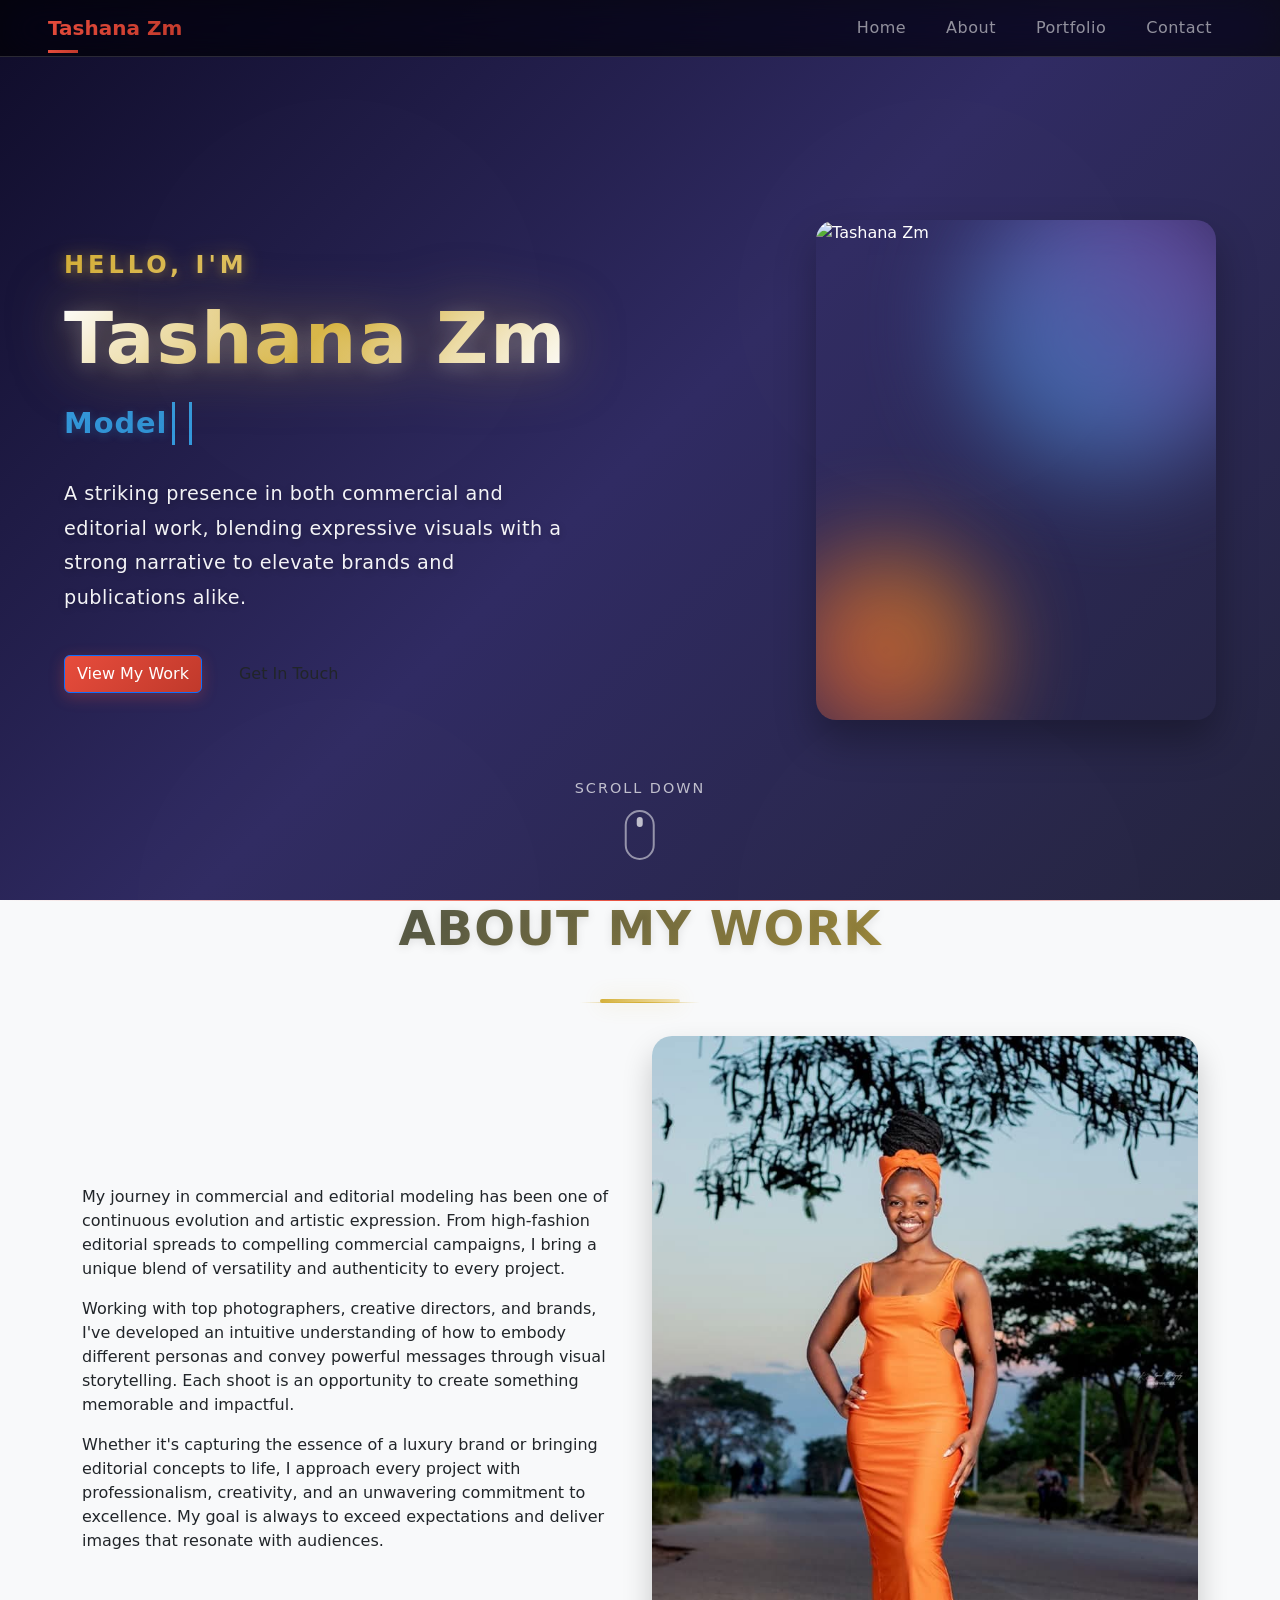
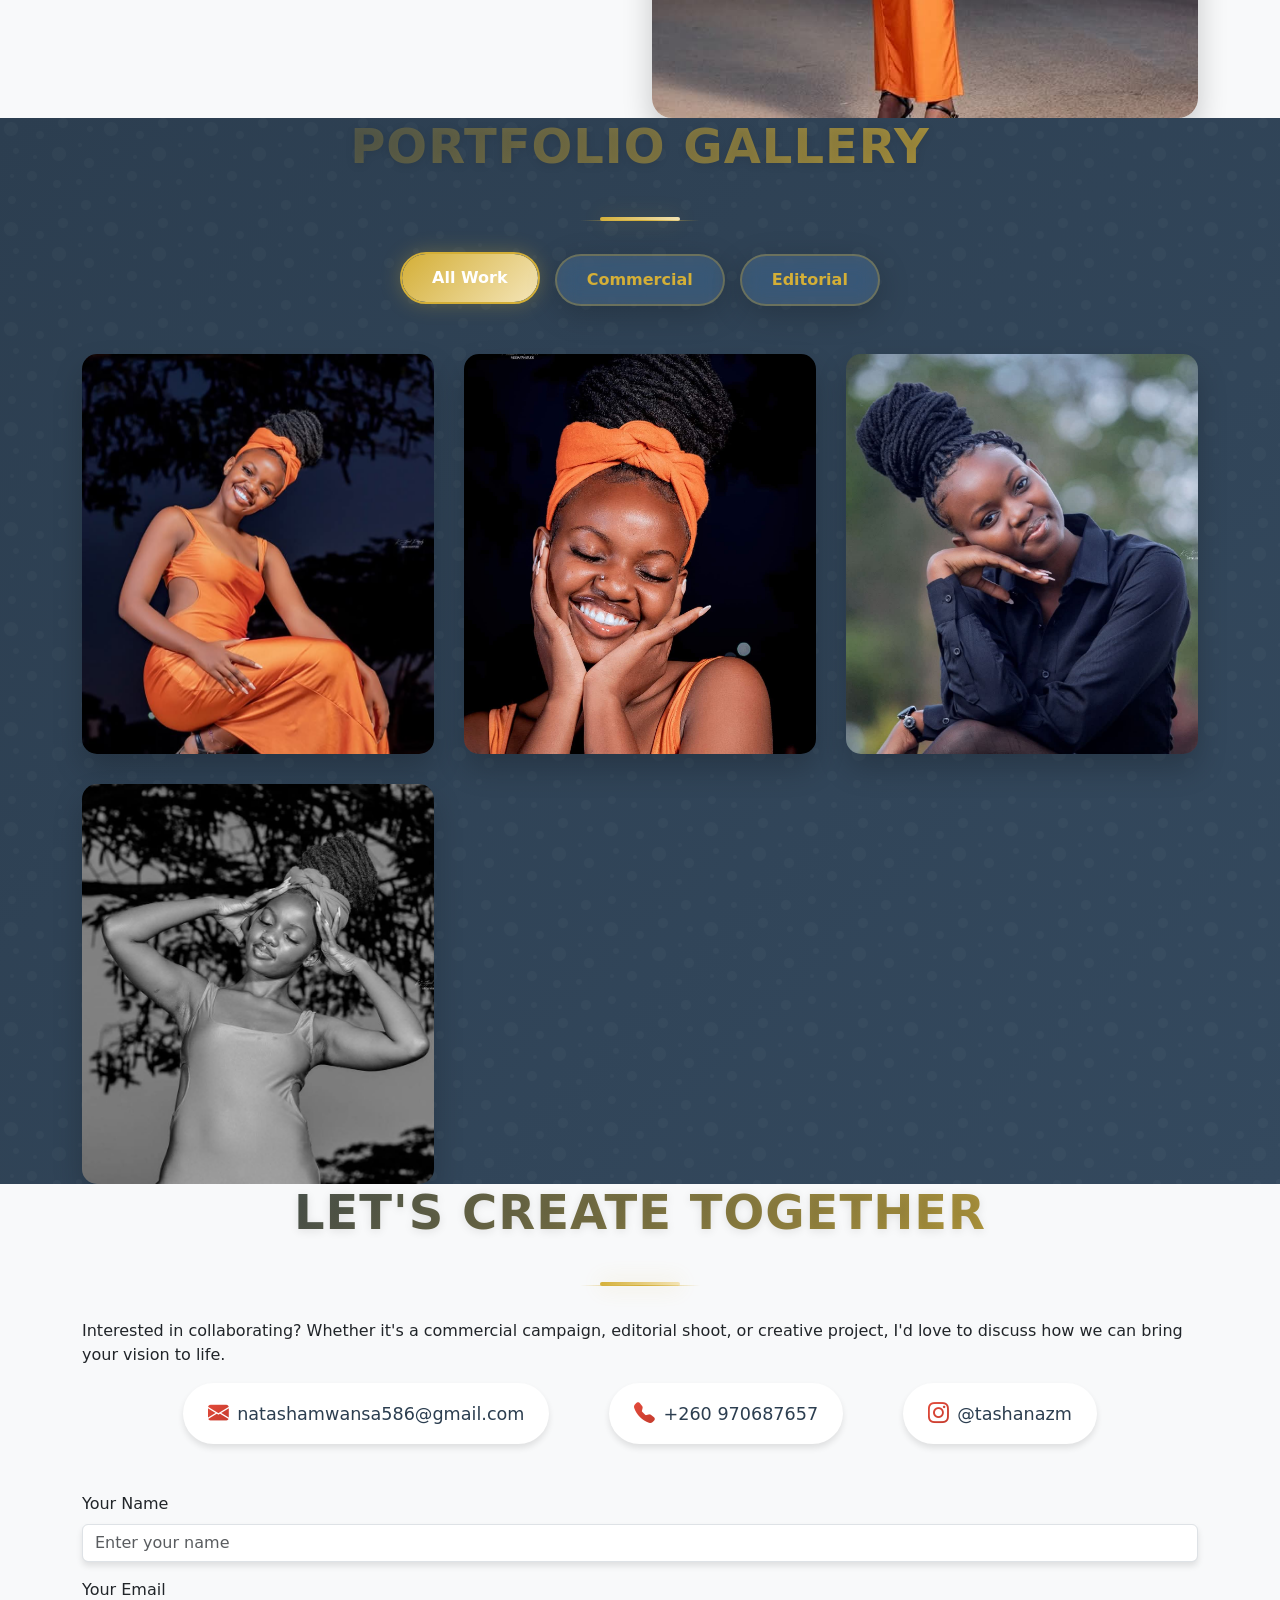
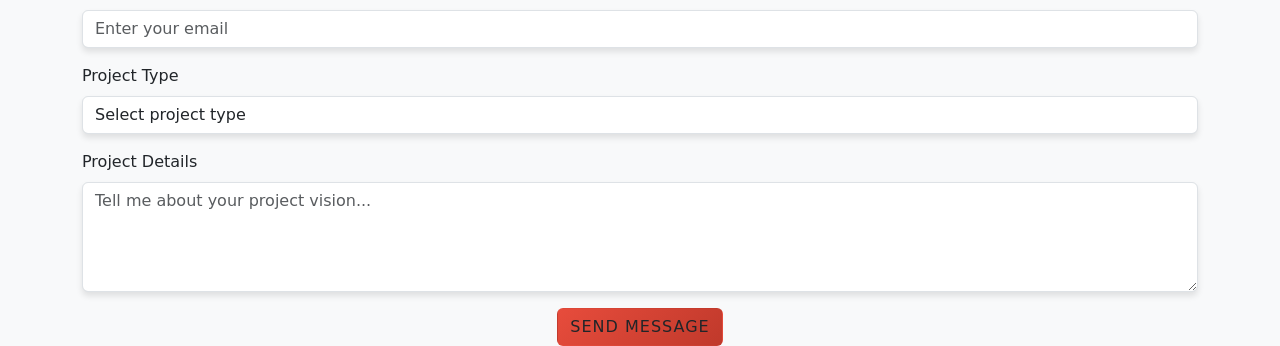
==== commit 6b5f2a75: "Updated the images" ====
--- a/commercial-editorial-details.html
+++ b/commercial-editorial-details.html
@@ -116,49 +116,34 @@
         <button class="filter-btn active" data-filter="all">All Work</button>
         <button class="filter-btn" data-filter="commercial">Commercial</button>
         <button class="filter-btn" data-filter="editorial">Editorial</button>
-        <button class="filter-btn" data-filter="lifestyle">Lifestyle</button>
       </div>
       <div class="portfolio-grid">
         <!-- Commercial Work -->
-        <a href="Pictures/_MG_9718.jpg" data-lightbox="portfolio" data-title="Commercial Campaign - Beauty" class="portfolio-item" data-category="commercial">
-          <img src="Pictures/_MG_9718.jpg" alt="Commercial Beauty Campaign">
+        <a href="Pictures/WhatsApp Image 2026-01-02 at 08.17.08.jpeg" data-lightbox="portfolio" data-title="Commercial Campaign - Orange Collection" class="portfolio-item" data-category="commercial">
+          <img src="Pictures/WhatsApp Image 2026-01-02 at 08.17.08.jpeg" alt="Commercial Beauty Campaign">
           <div class="overlay">
             <span>Commercial - Beauty</span>
           </div>
         </a>
-        
-        <a href="Pictures/_MG_9746.jpg" data-lightbox="portfolio" data-title="Editorial Fashion Shoot" class="portfolio-item" data-category="editorial">
-          <img src="Pictures/_MG_9746.jpg" alt="Editorial Fashion">
+
+        <a href="Pictures/WhatsApp Image 2026-01-02 at 08.17.07.jpeg" data-lightbox="portfolio" data-title="Editorial Fashion Shoot" class="portfolio-item" data-category="editorial">
+          <img src="Pictures/WhatsApp Image 2026-01-02 at 08.17.07.jpeg" alt="Editorial Fashion">
           <div class="overlay">
             <span>Editorial - Fashion</span>
           </div>
         </a>
-        
-        <a href="Pictures/IMG-20250119-WA0005.jpg" data-lightbox="portfolio" data-title="Lifestyle Portrait" class="portfolio-item" data-category="lifestyle">
-          <img src="Pictures/IMG-20250119-WA0005.jpg" alt="Lifestyle Portrait">
-          <div class="overlay">
-            <span>Lifestyle - Portrait</span>
-          </div>
-        </a>
-        
-        <a href="Pictures/484813137_635462279213832_4716206035435925960_n.jpg" data-lightbox="portfolio" data-title="Commercial Brand Campaign" class="portfolio-item" data-category="commercial">
-          <img src="Pictures/484813137_635462279213832_4716206035435925960_n.jpg" alt="Commercial Brand">
+
+        <a href="Pictures/WhatsApp Image 2026-01-02 at 08.17.09 (1).jpeg" data-lightbox="portfolio" data-title="Commercial Brand Campaign" class="portfolio-item" data-category="commercial">
+          <img src="Pictures/WhatsApp Image 2026-01-02 at 08.17.09 (1).jpeg" alt="Commercial Brand">
           <div class="overlay">
             <span>Commercial - Brand</span>
           </div>
         </a>
-        
-        <a href="Pictures/484842636_635463239213736_6490150796115866347_n.jpg" data-lightbox="portfolio" data-title="Editorial Portrait Series" class="portfolio-item" data-category="editorial">
-          <img src="Pictures/484842636_635463239213736_6490150796115866347_n.jpg" alt="Editorial Portrait">
+
+        <a href="Pictures/WhatsApp Image 2026-01-02 at 08.17.08 (1).jpeg" data-lightbox="portfolio" data-title="Editorial Portrait Series" class="portfolio-item" data-category="editorial">
+          <img src="Pictures/WhatsApp Image 2026-01-02 at 08.17.08 (1).jpeg" alt="Editorial Portrait">
           <div class="overlay">
             <span>Editorial - Portrait</span>
-          </div>
-        </a>
-        
-        <a href="Pictures/481777158_629398736486853_6249032369406906429_n.jpg" data-lightbox="portfolio" data-title="Lifestyle Campaign" class="portfolio-item" data-category="lifestyle">
-          <img src="Pictures/481777158_629398736486853_6249032369406906429_n.jpg" alt="Lifestyle Campaign">
-          <div class="overlay">
-            <span>Lifestyle - Campaign</span>
           </div>
         </a>
       </div>
